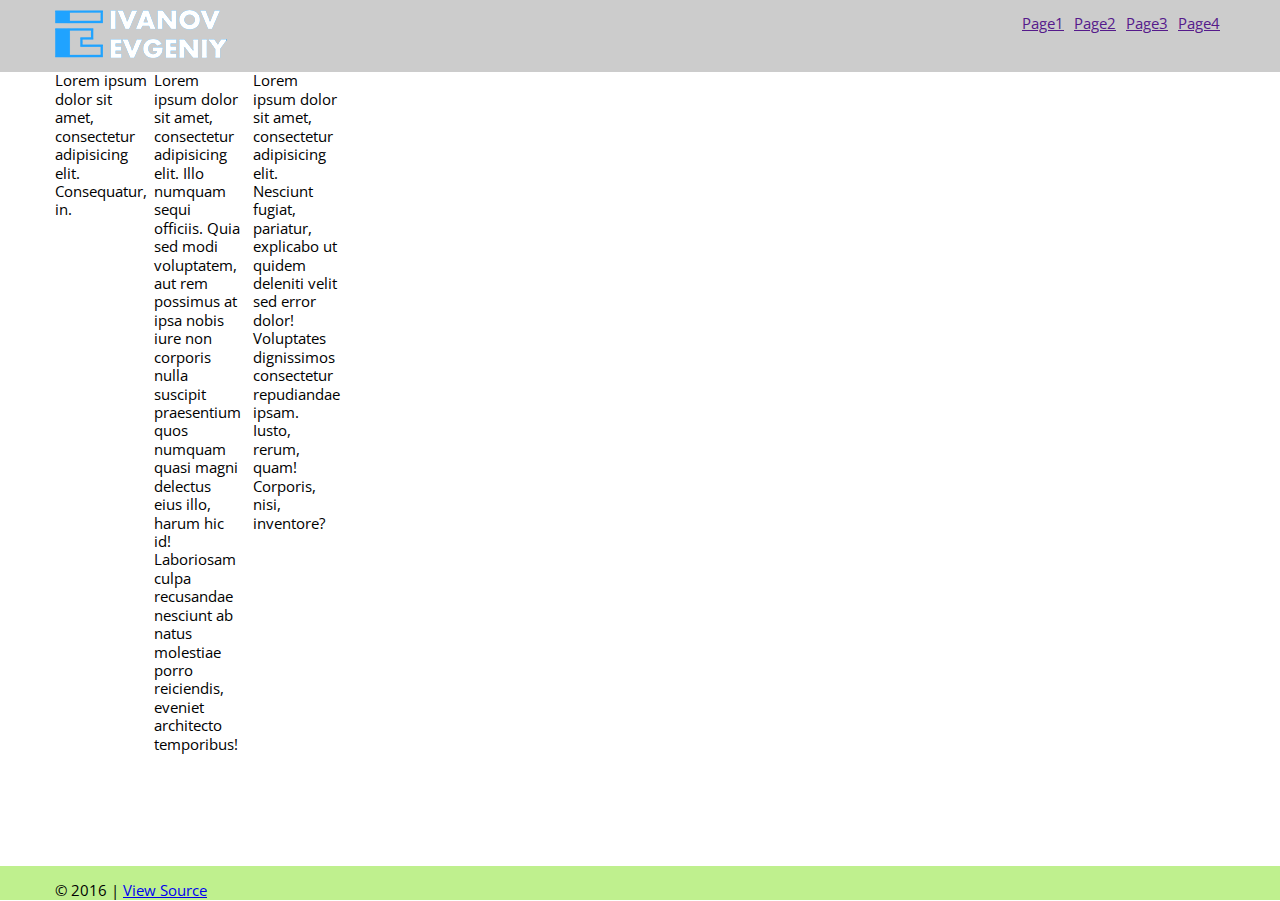
==== index.html @ 8dcc07ad "init project" ====
<!DOCTYPE html>
<html lang="en">
  <head>
    <meta charset="UTF-8"/>
    <meta name="viewport" content="width=device-width, initial-scale=1.0"/>
    <meta http-equiv="X-UA-Compatible" content="ie=edge"/>
    <title>Document</title>
    <link rel="stylesheet" type="text/css" href="css/style.css?0.1"/>
  </head>
  <body>
    <header class="header">
      <div class="header__content">
        <div class="header__left"><a class="logo" href="/"><img src="img/logo.png" alt="alt"/></a></div>
        <nav class="header__right">
          <ul class="navbar">
            <li class="navbar__item"><a class="navbar__link" href="">Page1</a></li>
            <li class="navbar__item"><a class="navbar__link" href="">Page2</a></li>
            <li class="navbar__item"><a class="navbar__link" href="">Page3</a></li>
            <li class="navbar__item"><a class="navbar__link" href="">Page4</a></li>
          </ul>
        </nav>
      </div>
    </header>
    <main class="main_content">
      <div class="container_center">
        <div class="grid">
          <div class="grid__item">Lorem ipsum dolor sit amet, consectetur adipisicing elit. Consequatur, in.</div>
          <div class="grid__item">Lorem ipsum dolor sit amet, consectetur adipisicing elit. Illo numquam sequi officiis. Quia sed modi voluptatem, aut rem possimus at ipsa nobis iure non corporis nulla suscipit praesentium quos numquam quasi magni delectus eius illo, harum hic id! Laboriosam culpa recusandae nesciunt ab natus molestiae porro reiciendis, eveniet architecto temporibus!</div>
          <div class="grid__item">Lorem ipsum dolor sit amet, consectetur adipisicing elit. Nesciunt fugiat, pariatur, explicabo ut quidem deleniti velit sed error dolor! Voluptates dignissimos consectetur repudiandae ipsam. Iusto, rerum, quam! Corporis, nisi, inventore?</div>
        </div>
      </div>
    </main>
    <footer class="footer">
      <div class="container_center">
        <p></p>&copy; 2016 |<i class="fa fa-github" aria-hidden="true">&nbsp;</i><a href="#">View Source</a>
      </div>
    </footer>
    <script src="js/jquery.js"></script>
    <script src="js/function.js?0.1"></script>
  </body>
</html>
---- css/style.css ----
@charset "UTF-8";
/*!
 *
 * Evgeniy Ivanov - 2018
 * busforward@gmail.com
 * Skype: ivanov_ea
 *
 */
@import url(https://fonts.googleapis.com/css?family=Open+Sans:400,300,600,700,900);
.header:after {
  content: "";
  display: table;
  clear: both;
}

@font-face {
  font-family: "ArialMT";
  font-style: normal;
  font-weight: normal;
  src: url("fonts/CenturyGothic.eot?") format("eot"), url("fonts/CenturyGothic.woff2") format("woff2"), url("fonts/CenturyGothic.woff") format("woff"), url("fonts/CenturyGothic.ttf") format("truetype"), url("fonts/CenturyGothic.svg#ArialMT") format("svg");
}
/* Global variables */
/* ======================================================================== */
/* Grid */
/* ======================================================================== */
/* Form */
/* ======================================================================== */
/* Breakpoints */
* {
  -webkit-box-sizing: border-box;
          box-sizing: border-box;
}
*:after, *:before {
  -webkit-box-sizing: border-box;
          box-sizing: border-box;
}

body,
html {
  height: 100%;
  position: relative;
  -webkit-box-sizing: content-box;
          box-sizing: content-box;
}

.wrapper {
  min-height: 100%;
}

/*! normalize.css v7.0.0 | MIT License | github.com/necolas/normalize.css */
/* Document
   ========================================================================== */
/**
 * 1. Correct the line height in all browsers.
 * 2. Prevent adjustments of font size after orientation changes in
 *    IE on Windows Phone and in iOS.
 */
html {
  -ms-text-size-adjust: 100%;
  /* 2 */
  -webkit-text-size-adjust: 100%;
  /* 2 */
}

/* Sections
   ========================================================================== */
/**
 * Remove the margin in all browsers (opinionated).
 */
body {
  margin: 0;
  font-size: 100%;
  font-family: "Open Sans";
  color: #000;
  line-height: 1.2;
}

/**
 * Add the correct display in IE 9-.
 */
article,
aside,
details,
figcaption,
figure,
footer,
header,
hgroup,
main,
nav,
section,
summary {
  display: block;
}

/**
 * Correct the font size and margin on `h1` elements within `section` and
 * `article` contexts in Chrome, Firefox, and Safari.
 */
h1 {
  font-size: 2em;
  margin: 0.67em 0;
}

/* Grouping content
   ========================================================================== */
/**
 * Add the correct display in IE 9-.
 * 1. Add the correct display in IE.
 */
figcaption,
figure,
main {
  /* 1 */
  display: block;
}

/**
 * Add the correct margin in IE 8.
 */
figure {
  margin: 1em 40px;
}

/**
 * 1. Add the correct box sizing in Firefox.
 * 2. Show the overflow in Edge and IE.
 */
hr {
  -webkit-box-sizing: content-box;
          box-sizing: content-box;
  /* 1 */
  height: 0;
  /* 1 */
  overflow: visible;
  /* 2 */
}

/**
 * 1. Correct the inheritance and scaling of font size in all browsers.
 * 2. Correct the odd `em` font sizing in all browsers.
 */
pre {
  font-family: monospace, monospace;
  /* 1 */
  font-size: 1em;
  /* 2 */
}

/* Text-level semantics
   ========================================================================== */
/**
 * 1. Remove the gray background on active links in IE 10.
 * 2. Remove gaps in links underline in iOS 8+ and Safari 8+.
 */
a {
  background-color: transparent;
  /* 1 */
  -webkit-text-decoration-skip: objects;
  /* 2 */
  -webkit-transition: all 0.3s;
  -o-transition: all 0.3s;
  transition: all 0.3s;
}
a:focus {
  outline: 0;
}

/**
 * 1. Remove the bottom border in Chrome 57- and Firefox 39-.
 * 2. Add the correct text decoration in Chrome, Edge, IE, Opera, and Safari.
 */
abbr[title] {
  border-bottom: none;
  /* 1 */
  text-decoration: underline;
  /* 2 */
  -webkit-text-decoration: underline dotted;
          text-decoration: underline dotted;
  /* 2 */
}

/**
 * Prevent the duplicate application of `bolder` by the next rule in Safari 6.
 */
b,
strong {
  font-weight: inherit;
}

/**
 * Add the correct font weight in Chrome, Edge, and Safari.
 */
b,
strong {
  font-weight: bolder;
}

/**
 * 1. Correct the inheritance and scaling of font size in all browsers.
 * 2. Correct the odd `em` font sizing in all browsers.
 */
code,
kbd,
samp {
  font-family: monospace, monospace;
  /* 1 */
  font-size: 1em;
  /* 2 */
}

/**
 * Add the correct font style in Android 4.3-.
 */
dfn {
  font-style: italic;
}

/**
 * Add the correct background and color in IE 9-.
 */
mark {
  background-color: #ff0;
  color: #000;
}

/**
 * Add the correct font size in all browsers.
 */
small {
  font-size: 80%;
}

/**
 * Prevent `sub` and `sup` elements from affecting the line height in
 * all browsers.
 */
sub,
sup {
  font-size: 75%;
  line-height: 0;
  position: relative;
  vertical-align: baseline;
}

sub {
  bottom: -0.25em;
}

sup {
  top: -0.5em;
}

/* Embedded content
   ========================================================================== */
/**
 * Add the correct display in IE 9-.
 */
audio,
video {
  display: inline-block;
}

/**
 * Add the correct display in iOS 4-7.
 */
audio:not([controls]) {
  display: none;
  height: 0;
}

/**
 * Remove the border on images inside links in IE 10-.
 */
img {
  border-style: none;
  max-width: 100%;
}

/**
 * Hide the overflow in IE.
 */
svg:not(:root) {
  overflow: hidden;
}

/* Forms
   ========================================================================== */
/**
 * 1. Change the font styles in all browsers (opinionated).
 * 2. Remove the margin in Firefox and Safari.
 */
button,
input,
optgroup,
select,
textarea {
  margin: 0;
  /* 2 */
}

/**
 * Show the overflow in IE.
 * 1. Show the overflow in Edge.
 */
button,
input {
  /* 1 */
  overflow: visible;
  outline: 0;
}

/**
 * Remove the inheritance of text transform in Edge, Firefox, and IE.
 * 1. Remove the inheritance of text transform in Firefox.
 */
button,
select {
  /* 1 */
  text-transform: none;
}

/**
 * 1. Prevent a WebKit bug where (2) destroys native `audio` and `video`
 *    controls in Android 4.
 * 2. Correct the inability to style clickable types in iOS and Safari.
 */
button, html [type=button],
[type=reset],
[type=submit] {
  -webkit-appearance: button;
  /* 2 */
}

/**
 * Remove the inner border and padding in Firefox.
 */
[type=button]::-moz-focus-inner,
[type=reset]::-moz-focus-inner,
[type=submit]::-moz-focus-inner,
button::-moz-focus-inner {
  border-style: none;
  padding: 0;
}

/**
 * Restore the focus styles unset by the previous rule.
 */
[type=button]:-moz-focusring,
[type=reset]:-moz-focusring,
[type=submit]:-moz-focusring,
button:-moz-focusring {
  outline: 1px dotted ButtonText;
}

/**
 * Correct the padding in Firefox.
 */
fieldset {
  padding: 0.35em 0.75em 0.625em;
}

/**
 * 1. Correct the text wrapping in Edge and IE.
 * 2. Correct the color inheritance from `fieldset` elements in IE.
 * 3. Remove the padding so developers are not caught out when they zero out
 *    `fieldset` elements in all browsers.
 */
legend {
  -webkit-box-sizing: border-box;
          box-sizing: border-box;
  /* 1 */
  color: inherit;
  /* 2 */
  display: table;
  /* 1 */
  max-width: 100%;
  /* 1 */
  padding: 0;
  /* 3 */
  white-space: normal;
  /* 1 */
}

/**
 * 1. Add the correct display in IE 9-.
 * 2. Add the correct vertical alignment in Chrome, Firefox, and Opera.
 */
progress {
  display: inline-block;
  /* 1 */
  vertical-align: baseline;
  /* 2 */
}

/**
 * Remove the default vertical scrollbar in IE.
 */
textarea {
  overflow: auto;
}

/**
 * 1. Add the correct box sizing in IE 10-.
 * 2. Remove the padding in IE 10-.
 */
[type=checkbox],
[type=radio] {
  -webkit-box-sizing: border-box;
          box-sizing: border-box;
  /* 1 */
  padding: 0;
  /* 2 */
}

/**
 * Correct the cursor style of increment and decrement buttons in Chrome.
 */
[type=number]::-webkit-inner-spin-button,
[type=number]::-webkit-outer-spin-button {
  height: auto;
}

/**
 * 1. Correct the odd appearance in Chrome and Safari.
 * 2. Correct the outline style in Safari.
 */
[type=search] {
  -webkit-appearance: textfield;
  /* 1 */
  outline-offset: -2px;
  /* 2 */
}

/**
 * Remove the inner padding and cancel buttons in Chrome and Safari on macOS.
 */
[type=search]::-webkit-search-cancel-button,
[type=search]::-webkit-search-decoration {
  -webkit-appearance: none;
}

/**
 * 1. Correct the inability to style clickable types in iOS and Safari.
 * 2. Change font properties to `inherit` in Safari.
 */
::-webkit-file-upload-button {
  -webkit-appearance: button;
  /* 1 */
  font: inherit;
  /* 2 */
}

/* Interactive
   ========================================================================== */
/*
 * Add the correct display in IE 9-.
 * 1. Add the correct display in Edge, IE, and Firefox.
 */
details,
menu {
  display: block;
}

/*
 * Add the correct display in all browsers.
 */
summary {
  display: list-item;
}

/* Scripting
   ========================================================================== */
/**
 * Add the correct display in IE 9-.
 */
canvas {
  display: inline-block;
}

/**
 * Add the correct display in IE.
 */
template {
  display: none;
}

/* Hidden
   ========================================================================== */
/**
 * Add the correct display in IE 10-.
 */
[hidden] {
  display: none;
}

body {
  display: -webkit-box;
  display: -ms-flexbox;
  display: flex;
  -webkit-box-orient: vertical;
  -webkit-box-direction: normal;
      -ms-flex-direction: column;
          flex-direction: column;
  font-size: calc(.034 * 100vw + 0px);
  height: auto;
  min-height: 100%;
}
@media (min-width: 768px) {
  body {
    font-size: calc(.012 * 100vw + 0px);
  }
}
@media (min-width: 1400px) {
  body {
    font-size: calc(.00838 * 100vw + 0px);
  }
}
@media (min-width: 1600px) {
  body {
    font-size: calc(.00838 * 100vw + 0px);
  }
}

.wrapper {
  font-size: 16px;
}

/* Middle
 ----------------------------------------------------------------------------- */
.main_content {
  -webkit-box-flex: 1;
      -ms-flex-positive: 1;
          flex-grow: 1;
}

.container_center {
  max-width: 1200px;
  padding: 0 15px;
  margin-left: auto;
  margin-right: auto;
}

/* Header
 ----------------------------------------------------------------------------- */
.header {
  background-color: #ccc;
  padding: 10px 0;
}
.header__content {
  max-width: 1200px;
  padding-left: 15px;
  padding-right: 15px;
  margin: auto;
  display: -webkit-box;
  display: -ms-flexbox;
  display: flex;
  -webkit-box-pack: justify;
      -ms-flex-pack: justify;
          justify-content: space-between;
}

.stiky {
  position: fixed;
  top: 0;
  left: 0;
  width: 100%;
}

/* Navbar
-------------------------------------------------------------------------------*/
.navbar {
  margin: 0;
  padding: 0;
  list-style: none;
  display: -webkit-box;
  display: -ms-flexbox;
  display: flex;
}
.navbar__item {
  margin: 5px;
}
@media (max-width: 767px) {
  .navbar__toggle {
    position: absolute;
    color: #00aed4;
    border-top: 0.2em solid;
    border-bottom: 0.2em solid;
    left: 1.3em;
    top: 1.3em;
    width: 2em;
    height: 1.5em;
    cursor: pointer;
    z-index: 51;
    -webkit-transition: border-color 0.3s;
    -o-transition: border-color 0.3s;
    transition: border-color 0.3s;
  }
  .navbar__toggle:after, .navbar__toggle:before {
    content: "";
    position: absolute;
    border-top: 0.2em solid;
    width: 100%;
    left: 0;
    top: 50%;
    margin-top: -0.1em;
    -webkit-transition: -webkit-transform 0.3s;
    transition: -webkit-transform 0.3s;
    -o-transition: transform 0.3s;
    transition: transform 0.3s;
    transition: transform 0.3s, -webkit-transform 0.3s;
  }
  .navbar__toggle.active {
    border-top-color: transparent;
    border-bottom-color: transparent;
  }
  .navbar__toggle.active:before {
    -webkit-transform: rotate(45deg);
        -ms-transform: rotate(45deg);
            transform: rotate(45deg);
  }
  .navbar__toggle.active:after {
    -webkit-transform: rotate(-45deg);
        -ms-transform: rotate(-45deg);
            transform: rotate(-45deg);
  }
}

@media (max-width: 767px) {
  .nav {
    position: fixed;
    left: -300px;
    top: 0;
    bottom: 0;
    background-color: #ffffff;
    width: 300px;
    z-index: 10;
    overflow: hidden;
    padding: 5em 1em 2em;
    -webkit-transition: left 0.3s;
    -o-transition: left 0.3s;
    transition: left 0.3s;
    -webkit-box-shadow: 0 0 1em rgba(0, 0, 0, 0.1);
            box-shadow: 0 0 1em rgba(0, 0, 0, 0.1);
  }
  .nav.open {
    left: 0;
  }
}
/* Footer
 ----------------------------------------------------------------------------- */
.footer {
  position: relative;
  background: #BFF08E;
}
.form__row {
  margin-bottom: 15px;
}
.form__row .btn,
.form__row input:not([type]),
.form__row input[type=datetime],
.form__row input[type=email],
.form__row input[type=number],
.form__row input[type=password],
.form__row input[type=search],
.form__row input[type=tel],
.form__row input[type=text],
.form__row input[type=url],
.form__row textarea {
  width: 100%;
}
.form__row textarea {
  max-width: 100%;
  max-width: 100%;
  min-height: 15px;
}
input:not([type]),
input[type=datetime],
input[type=email],
input[type=number],
input[type=password],
input[type=search],
input[type=tel],
input[type=text],
input[type=url],
textarea {
  background-color: #fff;
  border: 1px solid #ddd;
  padding: 6px 15px;
  outline: none;
  font-size: 16px;
  font-weight: 300;
  font-family: "Open Sans";
  border-radius: 5px;
  -webkit-transition: all 0.3s;
  -o-transition: all 0.3s;
  transition: all 0.3s;
}
input:not([type]):hover,
input[type=datetime]:hover,
input[type=email]:hover,
input[type=number]:hover,
input[type=password]:hover,
input[type=search]:hover,
input[type=tel]:hover,
input[type=text]:hover,
input[type=url]:hover,
textarea:hover {
  border: 1px solid #ddd;
  background-color: #fff;
}
input:not([type]):focus,
input[type=datetime]:focus,
input[type=email]:focus,
input[type=number]:focus,
input[type=password]:focus,
input[type=search]:focus,
input[type=tel]:focus,
input[type=text]:focus,
input[type=url]:focus,
textarea:focus {
  border: 1px solid #ddd;
  background-color: #fff;
}
input:not([type]).invalid,
input[type=datetime].invalid,
input[type=email].invalid,
input[type=number].invalid,
input[type=password].invalid,
input[type=search].invalid,
input[type=tel].invalid,
input[type=text].invalid,
input[type=url].invalid,
textarea.invalid {
  background-color: #fff0f0;
  border: 1px solid red;
}
input:not([type])::-webkit-input-placeholder,
input[type=datetime]::-webkit-input-placeholder,
input[type=email]::-webkit-input-placeholder,
input[type=number]::-webkit-input-placeholder,
input[type=password]::-webkit-input-placeholder,
input[type=search]::-webkit-input-placeholder,
input[type=tel]::-webkit-input-placeholder,
input[type=text]::-webkit-input-placeholder,
input[type=url]::-webkit-input-placeholder,
textarea::-webkit-input-placeholder {
  color: #ddd;
}
input:not([type]):-moz-placeholder,
input[type=datetime]:-moz-placeholder,
input[type=email]:-moz-placeholder,
input[type=number]:-moz-placeholder,
input[type=password]:-moz-placeholder,
input[type=search]:-moz-placeholder,
input[type=tel]:-moz-placeholder,
input[type=text]:-moz-placeholder,
input[type=url]:-moz-placeholder,
textarea:-moz-placeholder {
  color: #ddd;
}
input:not([type])::-moz-placeholder,
input[type=datetime]::-moz-placeholder,
input[type=email]::-moz-placeholder,
input[type=number]::-moz-placeholder,
input[type=password]::-moz-placeholder,
input[type=search]::-moz-placeholder,
input[type=tel]::-moz-placeholder,
input[type=text]::-moz-placeholder,
input[type=url]::-moz-placeholder,
textarea::-moz-placeholder {
  color: #ddd;
}
input:not([type]):-ms-input-placeholder,
input[type=datetime]:-ms-input-placeholder,
input[type=email]:-ms-input-placeholder,
input[type=number]:-ms-input-placeholder,
input[type=password]:-ms-input-placeholder,
input[type=search]:-ms-input-placeholder,
input[type=tel]:-ms-input-placeholder,
input[type=text]:-ms-input-placeholder,
input[type=url]:-ms-input-placeholder,
textarea:-ms-input-placeholder {
  color: #ddd;
}

input[type=search]::-webkit-search-cancel-button,
input[type=search]::-webkit-search-decoration {
  -webkit-appearance: none;
}

input[type=number]::-webkit-inner-spin-button,
input[type=number]::-webkit-outer-spin-button {
  height: auto;
}

input[type=checkbox],
input[type=radio] {
  padding: 0;
  display: inline-block;
  height: 14px;
  width: 14px;
  border: 1px solid #aaa;
  overflow: hidden;
  margin-top: -4px;
  vertical-align: middle;
  -webkit-appearance: none;
  outline: 0;
  background: 0 0;
  text-align: center;
  position: relative;
  -webkit-box-flex: 0;
      -ms-flex: none;
          flex: none;
}
input[type=checkbox]:not(:disabled), input[type=checkbox]:not(:disabled),
input[type=radio]:not(:disabled),
input[type=radio]:not(:disabled) {
  cursor: pointer;
}
input[type=checkbox]:before, input[type=checkbox]:before,
input[type=radio]:before,
input[type=radio]:before {
  display: block;
}
input[type=checkbox]:disabled, input[type=checkbox]:disabled,
input[type=radio]:disabled,
input[type=radio]:disabled {
  border-color: #ddd;
}

input[type=radio] {
  border-radius: 50%;
}
input[type=radio]:checked:before {
  content: "";
  width: 6px;
  height: 6px;
  top: 50%;
  left: 50%;
  margin-top: -3px;
  margin-left: -3px;
  display: block;
  position: absolute;
  border-radius: 50%;
  background: #000;
}
input[type=radio]:disabled:checked:before {
  background-color: #aaa;
}

input[type=checkbox]:checked:before, input[type=checkbox]:indeterminate:before {
  content: "✔";
  font-size: 12px;
  -webkit-font-smoothing: antialiased;
  text-align: center;
  line-height: 13px;
  color: #000;
}
input[type=checkbox]:indeterminate:before {
  content: "";
}
input[type=checkbox]:disabled:checked:before, input[type=checkbox]:disabled:indeterminate:before {
  color: #aaa;
}

.grid {
  margin-left: -20px;
  -webkit-box-sizing: content-box;
          box-sizing: content-box;
  margin-left: -20px;
  display: -webkit-box;
  display: -ms-flexbox;
  display: flex;
  -ms-flex-wrap: wrap;
      flex-wrap: wrap;
  margin-left: -20px;
  display: flex;
  flex-wrap: wrap;
  margin-left: -20px;
  display: flex;
  flex-wrap: wrap;
  margin-left: -20px;
  display: flex;
  flex-wrap: wrap;
  margin-left: -20px;
  display: flex;
  flex-wrap: wrap;
  margin-left: -20px;
  display: flex;
  flex-wrap: wrap;
  margin-left: -20px;
  display: flex;
  flex-wrap: wrap;
  margin-left: -20px;
  display: flex;
  flex-wrap: wrap;
  margin-left: -20px;
  display: flex;
  flex-wrap: wrap;
  margin-left: -20px;
  display: flex;
  flex-wrap: wrap;
  margin-left: -20px;
  display: flex;
  flex-wrap: wrap;
  margin-left: -20px;
  display: flex;
  flex-wrap: wrap;
}
html[data-browser*=flexible] .grid {
  display: -webkit-box;
  display: -ms-flexbox;
  display: flex;
  -ms-flex-wrap: wrap;
      flex-wrap: wrap;
}
html[data-browser*=flexible] .grid > div {
  display: block;
  min-height: 1px;
  -webkit-box-flex: 0;
      -ms-flex: none;
          flex: none;
}
html[data-browser*=not-flex] .grid {
  display: block;
  font-size: 0;
  line-height: 0;
  letter-spacing: -1px;
}
html[data-browser*=not-flex] .grid > div {
  min-height: 1px;
  display: inline-block;
  vertical-align: top;
  letter-spacing: normal;
  line-height: 1.2;
  font-size: 16px;
}
html[data-browser*=flexible] .grid {
  -webkit-box-orient: horizontal;
  -webkit-box-direction: normal;
      -ms-flex-flow: row wrap;
          flex-flow: row wrap;
}
html[data-browser*=flexible] .grid_nowrap {
  -webkit-box-orient: horizontal;
  -webkit-box-direction: normal;
      -ms-flex-flow: row nowrap;
          flex-flow: row nowrap;
}
.grid > div {
  padding-left: 20px;
  margin-bottom: 20px;
}
.grid > div.width_1 {
  width: 50%;
}
.grid > div.width_2 {
  width: 50%;
}
.grid > div.width_3 {
  width: 33.3%;
}
.grid > div.width_4 {
  width: 25%;
}
.grid > div.width_5 {
  width: 20%;
}
.grid > div.width_2_3 {
  width: 66%;
}
.grid > div.width_3_4 {
  width: 75%;
}
.grid > a,
.grid > div {
  display: -webkit-box;
  display: -ms-flexbox;
  display: flex;
  padding-left: 20px;
  width: 100%;
}
.grid > a,
.grid > div {
  display: -webkit-box;
  display: -ms-flexbox;
  display: flex;
  padding-left: 20px;
  width: 50%;
}
.grid > a,
.grid > div {
  display: -webkit-box;
  display: -ms-flexbox;
  display: flex;
  padding-left: 20px;
  width: 33.3333333333%;
}
.grid > a,
.grid > div {
  display: -webkit-box;
  display: -ms-flexbox;
  display: flex;
  padding-left: 20px;
  width: 25%;
}
.grid > a,
.grid > div {
  display: -webkit-box;
  display: -ms-flexbox;
  display: flex;
  padding-left: 20px;
  width: 20%;
}
.grid > a,
.grid > div {
  display: -webkit-box;
  display: -ms-flexbox;
  display: flex;
  padding-left: 20px;
  width: 16.6666666667%;
}
.grid > a,
.grid > div {
  display: -webkit-box;
  display: -ms-flexbox;
  display: flex;
  padding-left: 20px;
  width: 14.2857142857%;
}
.grid > a,
.grid > div {
  display: -webkit-box;
  display: -ms-flexbox;
  display: flex;
  padding-left: 20px;
  width: 12.5%;
}
.grid > a,
.grid > div {
  display: -webkit-box;
  display: -ms-flexbox;
  display: flex;
  padding-left: 20px;
  width: 11.1111111111%;
}
.grid > a,
.grid > div {
  display: -webkit-box;
  display: -ms-flexbox;
  display: flex;
  padding-left: 20px;
  width: 10%;
}
.grid > a,
.grid > div {
  display: -webkit-box;
  display: -ms-flexbox;
  display: flex;
  padding-left: 20px;
  width: 9.0909090909%;
}
.grid > a,
.grid > div {
  display: -webkit-box;
  display: -ms-flexbox;
  display: flex;
  padding-left: 20px;
  width: 8.3333333333%;
}

[data-grid-match] .grid__item {
  background-color: #eee;
}

@media (max-width: 991px) {
  .grid__4 > div {
    width: 50%;
  }
}
.soc {
  float: left;
}
.soc a {
  display: inline-block;
  width: 30px;
  height: 30px;
  border-radius: 50%;
  background-color: #000;
  text-align: center;
  text-decoration: none;
  -webkit-transition: all 0.3ss;
  -o-transition: all 0.3ss;
  transition: all 0.3ss;
}
.soc a:hover {
  opacity: 0.8;
}
.soc a:before {
  content: "soc";
  color: #fff;
  text-decoration: none;
}

.breadcrumb {
  margin: 15px 0;
  padding: 0;
}
.breadcrumb li {
  display: inline-block;
  vertical-align: baseline;
}
.breadcrumb li:not(:first-child):before {
  content: "/";
  display: inline-block;
}
.breadcrumb li:last-child a {
  cursor: default;
  text-decoration: none;
}
.breadcrumb li a {
  font-size: 12px;
}

.pagination {
  margin: 25px 0;
  padding: 0;
}
.pagination li {
  display: inline-block;
}
.pagination li a {
  display: block;
  text-align: center;
}
.pagination li.prev a:before {
  content: "<";
}
.pagination li.next a:before {
  content: ">";
}

.btn {
  color: #000;
  font-family: "Open Sans";
  font-size: 16px;
  font-weight: 300;
  padding: 5px 15px 7px;
  border: none;
  outline: none;
  text-decoration: none;
  display: inline-block;
  background-color: #ddd;
  text-align: center;
  max-width: 100%;
  cursor: pointer;
  border-radius: 5px;
  -webkit-transition: all 0.3s;
  -o-transition: all 0.3s;
  transition: all 0.3s;
  text-decoration: none;
}
.btn:hover {
  background-color: #fff;
  color: #000;
  text-decoration: none;
}
.btn:focus, .btn:active {
  background-color: rgba(255, 255, 255, 0.8);
  color: #000;
}
.btn_primary {
  background-color: #7b8287;
  border-color: #7b8287;
  color: #ffffff;
}
.btn_primary:hover {
  background-color: #6a7074;
  color: #ffffff;
}
.btn_primary:focus, .btn_primary:active {
  background-color: #63686c;
  color: #ffffff;
}
.btn_success {
  background-color: #36a566;
  border-color: #36a566;
  color: #ffffff;
}
.btn_success:hover {
  background-color: #2d8a55;
  color: #ffffff;
}
.btn_success:focus, .btn_success:active {
  background-color: #297f4e;
  color: #ffffff;
}
.btn_info {
  background-color: #03a9f4;
  border-color: #03a9f4;
  color: #ffffff;
}
.btn_info:hover {
  background-color: #0391d1;
  color: #ffffff;
}
.btn_info:focus, .btn_info:active {
  background-color: #0286c2;
  color: #ffffff;
}
.btn_warning {
  background-color: #fca33e;
  border-color: #fca33e;
  color: #ffffff;
}
.btn_warning:hover {
  background-color: #fb921b;
  color: #ffffff;
}
.btn_warning:focus, .btn_warning:active {
  background-color: #fb8b0c;
  color: #ffffff;
}
.btn_danger {
  background-color: #ff1a1a;
  border-color: #ff1a1a;
  color: #ffffff;
}
.btn_danger:hover {
  background-color: #f50000;
  color: #ffffff;
}
.btn_danger:focus, .btn_danger:active {
  background-color: #e60000;
  color: #ffffff;
}

.video__wrapper {
  position: relative;
  overflow: hidden;
  padding-bottom: 56.4%;
  background-repeat: no-repeat;
  background-position: center;
  background-size: cover;
}
.video__wrapper .video__prev,
.video__wrapper iframe {
  position: absolute;
  top: 0;
  left: 0;
  width: 100%;
  height: 100%;
}
.video__prev {
  position: absolute;
  display: block;
  top: 0;
  left: 0;
  width: 100%;
  height: 100%;
}
.video__play {
  position: absolute;
  top: 50%;
  left: 50%;
  width: 7.2em;
  height: 7.2em;
  margin-top: -3.6em;
  margin-left: -3.6em;
  border-radius: 50%;
  cursor: pointer;
}
/*# sourceMappingURL=style.css.map */
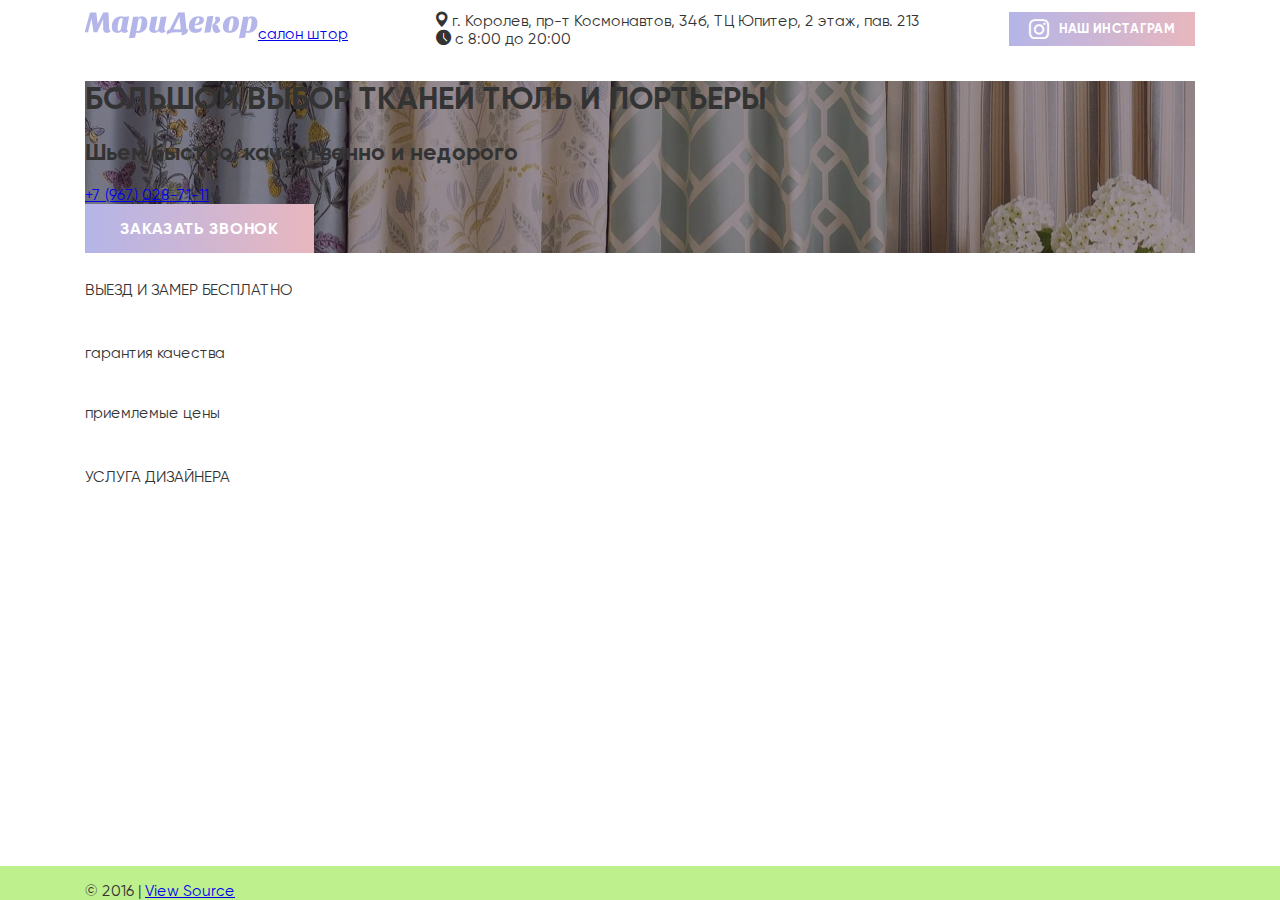
==== commit 4c290c9d: "Заготовка" ====
--- a/index.html
+++ b/index.html
@@ -10,24 +10,49 @@
   <body>
     <header class="header">
       <div class="header__content">
-        <div class="header__left"><a class="logo" href="/"><img src="img/logo.png" alt="alt"/></a></div>
-        <nav class="header__right">
-          <ul class="navbar">
-            <li class="navbar__item"><a class="navbar__link" href="">Page1</a></li>
-            <li class="navbar__item"><a class="navbar__link" href="">Page2</a></li>
-            <li class="navbar__item"><a class="navbar__link" href="">Page3</a></li>
-            <li class="navbar__item"><a class="navbar__link" href="">Page4</a></li>
-          </ul>
-        </nav>
+        <div class="header__left"><a class="logo" href="/"><img src="img/logo.png" alt="alt"/><span class="logo__text">салон штор</span></a></div>
+        <div class="header__info">
+          <div class="header__address"><i class="icon_marker"></i> г. Королев, пр-т Космонавтов, 34б, ТЦ Юпитер, 2 этаж, пав. 213</div>
+          <div class="header__time"><i class="icon_clock"></i> с 8:00 до 20:00</div>
+        </div>
+        <div class="header__action"><a class="btn" href="#"><i class="icon_insta"> </i>наш инстаграм</a></div>
       </div>
     </header>
     <main class="main_content">
       <div class="container_center">
-        <div class="grid">
-          <div class="grid__item">Lorem ipsum dolor sit amet, consectetur adipisicing elit. Consequatur, in.</div>
-          <div class="grid__item">Lorem ipsum dolor sit amet, consectetur adipisicing elit. Illo numquam sequi officiis. Quia sed modi voluptatem, aut rem possimus at ipsa nobis iure non corporis nulla suscipit praesentium quos numquam quasi magni delectus eius illo, harum hic id! Laboriosam culpa recusandae nesciunt ab natus molestiae porro reiciendis, eveniet architecto temporibus!</div>
-          <div class="grid__item">Lorem ipsum dolor sit amet, consectetur adipisicing elit. Nesciunt fugiat, pariatur, explicabo ut quidem deleniti velit sed error dolor! Voluptates dignissimos consectetur repudiandae ipsam. Iusto, rerum, quam! Corporis, nisi, inventore?</div>
-        </div>
+        <!-- begin home-->
+        <section class="home section" id="home">
+          <div class="home__content" style="background-image: url(img/shutterstock_793058929_1.jpg)">
+            <h1 class="home__title">БОЛЬШОЙ ВЫБОР ТКАНЕЙ ТЮЛЬ И ПОРТЬЕРЫ</h1>
+            <h2 class="home__subtitle">Шьем быстро, качественно и недорого</h2><a class="home__tel" href="tel: +7 (967) 028-71-11">+7 (967) 028-71-11</a>
+            <div class="home__action">
+              <button class="btn" type="button">ЗАКАЗАТЬ ЗВОНОК</button>
+            </div>
+          </div>
+          <!-- begin advantages-->
+          <div class="advantages">
+            <div class="advantages__content">
+              <div class="advantages__item">
+                <div class="advantages__img"><img src="img/car.svg" alt="ВЫЕЗД И ЗАМЕР БЕСПЛАТНО"/></div>
+                <div class="advantages__text">ВЫЕЗД И ЗАМЕР БЕСПЛАТНО</div>
+              </div>
+              <div class="advantages__item">
+                <div class="advantages__img"><img src="img/warant.svg" alt="гарантия качества"/></div>
+                <div class="advantages__text">гарантия качества</div>
+              </div>
+              <div class="advantages__item">
+                <div class="advantages__img"><img src="img/price.svg" alt="приемлемые цены"/></div>
+                <div class="advantages__text">приемлемые цены</div>
+              </div>
+              <div class="advantages__item">
+                <div class="advantages__img"><img src="img/design.svg" alt="УСЛУГА ДИЗАЙНЕРА"/></div>
+                <div class="advantages__text">УСЛУГА ДИЗАЙНЕРА</div>
+              </div>
+            </div>
+          </div>
+          <!-- end advantages-->
+        </section>
+        <!-- end home-->
       </div>
     </main>
     <footer class="footer">
@@ -36,6 +61,7 @@
       </div>
     </footer>
     <script src="js/jquery.js"></script>
+    <script src="js/slick.min.js"></script>
     <script src="js/function.js?0.1"></script>
   </body>
 </html>--- a/css/style.css
+++ b/css/style.css
@@ -5,1270 +5,7 @@
  * busforward@gmail.com
  * Skype: ivanov_ea
  *
- */
-@import url(https://fonts.googleapis.com/css?family=Open+Sans:400,300,600,700,900);
-.header:after {
-  content: "";
-  display: table;
-  clear: both;
-}
+ */@import url("https://fonts.googleapis.com/css2?family=Playfair+Display&display=swap");@font-face{font-family:"Sansita One";src:url("../fonts/SansitaOne.eot");src:url("../fonts/SansitaOne.eot?#iefix") format("embedded-opentype"),url("../fonts/SansitaOne.woff2") format("woff2"),url("../fonts/SansitaOne.woff") format("woff"),url("../fonts/SansitaOne.ttf") format("truetype");font-weight:normal;font-style:normal;font-display:swap}@font-face{font-family:"Gilroy";src:url("../fonts/Gilroy-Bold.eot");src:url("../fonts/Gilroy-Bold.eot?#iefix") format("embedded-opentype"),url("../fonts/Gilroy-Bold.woff2") format("woff2"),url("../fonts/Gilroy-Bold.woff") format("woff"),url("../fonts/Gilroy-Bold.ttf") format("truetype");font-weight:bold;font-style:normal;font-display:swap}@font-face{font-family:"Gilroy";src:url("../fonts/Gilroy-Medium.eot");src:url("../fonts/Gilroy-Medium.eot?#iefix") format("embedded-opentype"),url("../fonts/Gilroy-Medium.woff2") format("woff2"),url("../fonts/Gilroy-Medium.woff") format("woff"),url("../fonts/Gilroy-Medium.ttf") format("truetype");font-weight:500;font-style:normal;font-display:swap}@font-face{font-family:"Gilroy";src:url("../fonts/Gilroy-Regular.eot");src:url("../fonts/Gilroy-Regular.eot?#iefix") format("embedded-opentype"),url("../fonts/Gilroy-Regular.woff2") format("woff2"),url("../fonts/Gilroy-Regular.woff") format("woff"),url("../fonts/Gilroy-Regular.ttf") format("truetype");font-weight:normal;font-style:normal;font-display:swap}@font-face{font-family:"maridecor";src:url("../fonts/maridecor/fonts/maridecor.ttf?cxh299") format("truetype"),url("../fonts/maridecor/fonts/maridecor.woff?cxh299") format("woff"),url("../fonts/maridecor/fonts/maridecor.svg?cxh299#maridecor") format("svg");font-weight:normal;font-style:normal;font-display:block}[class*=" icon_"],[class^=icon_]{font-family:"maridecor"!important;speak:never;font-style:normal;font-weight:normal;font-variant:normal;text-transform:none;line-height:1;-webkit-font-smoothing:antialiased;-moz-osx-font-smoothing:grayscale}.icon_insta:before{content:""}.icon_arrow-left:before{content:""}.icon_arrow-right:before{content:""}.icon_check:before{content:""}.icon_clock:before{content:""}.icon_marker:before{content:""}.icon_phone:before{content:""}*{box-sizing:border-box}:after,:before{box-sizing:border-box}body,html{height:100%;position:relative;box-sizing:content-box}.wrapper{min-height:100%}
 
-@font-face {
-  font-family: "ArialMT";
-  font-style: normal;
-  font-weight: normal;
-  src: url("fonts/CenturyGothic.eot?") format("eot"), url("fonts/CenturyGothic.woff2") format("woff2"), url("fonts/CenturyGothic.woff") format("woff"), url("fonts/CenturyGothic.ttf") format("truetype"), url("fonts/CenturyGothic.svg#ArialMT") format("svg");
-}
-/* Global variables */
-/* ======================================================================== */
-/* Grid */
-/* ======================================================================== */
-/* Form */
-/* ======================================================================== */
-/* Breakpoints */
-* {
-  -webkit-box-sizing: border-box;
-          box-sizing: border-box;
-}
-*:after, *:before {
-  -webkit-box-sizing: border-box;
-          box-sizing: border-box;
-}
-
-body,
-html {
-  height: 100%;
-  position: relative;
-  -webkit-box-sizing: content-box;
-          box-sizing: content-box;
-}
-
-.wrapper {
-  min-height: 100%;
-}
-
-/*! normalize.css v7.0.0 | MIT License | github.com/necolas/normalize.css */
-/* Document
-   ========================================================================== */
-/**
- * 1. Correct the line height in all browsers.
- * 2. Prevent adjustments of font size after orientation changes in
- *    IE on Windows Phone and in iOS.
- */
-html {
-  -ms-text-size-adjust: 100%;
-  /* 2 */
-  -webkit-text-size-adjust: 100%;
-  /* 2 */
-}
-
-/* Sections
-   ========================================================================== */
-/**
- * Remove the margin in all browsers (opinionated).
- */
-body {
-  margin: 0;
-  font-size: 100%;
-  font-family: "Open Sans";
-  color: #000;
-  line-height: 1.2;
-}
-
-/**
- * Add the correct display in IE 9-.
- */
-article,
-aside,
-details,
-figcaption,
-figure,
-footer,
-header,
-hgroup,
-main,
-nav,
-section,
-summary {
-  display: block;
-}
-
-/**
- * Correct the font size and margin on `h1` elements within `section` and
- * `article` contexts in Chrome, Firefox, and Safari.
- */
-h1 {
-  font-size: 2em;
-  margin: 0.67em 0;
-}
-
-/* Grouping content
-   ========================================================================== */
-/**
- * Add the correct display in IE 9-.
- * 1. Add the correct display in IE.
- */
-figcaption,
-figure,
-main {
-  /* 1 */
-  display: block;
-}
-
-/**
- * Add the correct margin in IE 8.
- */
-figure {
-  margin: 1em 40px;
-}
-
-/**
- * 1. Add the correct box sizing in Firefox.
- * 2. Show the overflow in Edge and IE.
- */
-hr {
-  -webkit-box-sizing: content-box;
-          box-sizing: content-box;
-  /* 1 */
-  height: 0;
-  /* 1 */
-  overflow: visible;
-  /* 2 */
-}
-
-/**
- * 1. Correct the inheritance and scaling of font size in all browsers.
- * 2. Correct the odd `em` font sizing in all browsers.
- */
-pre {
-  font-family: monospace, monospace;
-  /* 1 */
-  font-size: 1em;
-  /* 2 */
-}
-
-/* Text-level semantics
-   ========================================================================== */
-/**
- * 1. Remove the gray background on active links in IE 10.
- * 2. Remove gaps in links underline in iOS 8+ and Safari 8+.
- */
-a {
-  background-color: transparent;
-  /* 1 */
-  -webkit-text-decoration-skip: objects;
-  /* 2 */
-  -webkit-transition: all 0.3s;
-  -o-transition: all 0.3s;
-  transition: all 0.3s;
-}
-a:focus {
-  outline: 0;
-}
-
-/**
- * 1. Remove the bottom border in Chrome 57- and Firefox 39-.
- * 2. Add the correct text decoration in Chrome, Edge, IE, Opera, and Safari.
- */
-abbr[title] {
-  border-bottom: none;
-  /* 1 */
-  text-decoration: underline;
-  /* 2 */
-  -webkit-text-decoration: underline dotted;
-          text-decoration: underline dotted;
-  /* 2 */
-}
-
-/**
- * Prevent the duplicate application of `bolder` by the next rule in Safari 6.
- */
-b,
-strong {
-  font-weight: inherit;
-}
-
-/**
- * Add the correct font weight in Chrome, Edge, and Safari.
- */
-b,
-strong {
-  font-weight: bolder;
-}
-
-/**
- * 1. Correct the inheritance and scaling of font size in all browsers.
- * 2. Correct the odd `em` font sizing in all browsers.
- */
-code,
-kbd,
-samp {
-  font-family: monospace, monospace;
-  /* 1 */
-  font-size: 1em;
-  /* 2 */
-}
-
-/**
- * Add the correct font style in Android 4.3-.
- */
-dfn {
-  font-style: italic;
-}
-
-/**
- * Add the correct background and color in IE 9-.
- */
-mark {
-  background-color: #ff0;
-  color: #000;
-}
-
-/**
- * Add the correct font size in all browsers.
- */
-small {
-  font-size: 80%;
-}
-
-/**
- * Prevent `sub` and `sup` elements from affecting the line height in
- * all browsers.
- */
-sub,
-sup {
-  font-size: 75%;
-  line-height: 0;
-  position: relative;
-  vertical-align: baseline;
-}
-
-sub {
-  bottom: -0.25em;
-}
-
-sup {
-  top: -0.5em;
-}
-
-/* Embedded content
-   ========================================================================== */
-/**
- * Add the correct display in IE 9-.
- */
-audio,
-video {
-  display: inline-block;
-}
-
-/**
- * Add the correct display in iOS 4-7.
- */
-audio:not([controls]) {
-  display: none;
-  height: 0;
-}
-
-/**
- * Remove the border on images inside links in IE 10-.
- */
-img {
-  border-style: none;
-  max-width: 100%;
-}
-
-/**
- * Hide the overflow in IE.
- */
-svg:not(:root) {
-  overflow: hidden;
-}
-
-/* Forms
-   ========================================================================== */
-/**
- * 1. Change the font styles in all browsers (opinionated).
- * 2. Remove the margin in Firefox and Safari.
- */
-button,
-input,
-optgroup,
-select,
-textarea {
-  margin: 0;
-  /* 2 */
-}
-
-/**
- * Show the overflow in IE.
- * 1. Show the overflow in Edge.
- */
-button,
-input {
-  /* 1 */
-  overflow: visible;
-  outline: 0;
-}
-
-/**
- * Remove the inheritance of text transform in Edge, Firefox, and IE.
- * 1. Remove the inheritance of text transform in Firefox.
- */
-button,
-select {
-  /* 1 */
-  text-transform: none;
-}
-
-/**
- * 1. Prevent a WebKit bug where (2) destroys native `audio` and `video`
- *    controls in Android 4.
- * 2. Correct the inability to style clickable types in iOS and Safari.
- */
-button, html [type=button],
-[type=reset],
-[type=submit] {
-  -webkit-appearance: button;
-  /* 2 */
-}
-
-/**
- * Remove the inner border and padding in Firefox.
- */
-[type=button]::-moz-focus-inner,
-[type=reset]::-moz-focus-inner,
-[type=submit]::-moz-focus-inner,
-button::-moz-focus-inner {
-  border-style: none;
-  padding: 0;
-}
-
-/**
- * Restore the focus styles unset by the previous rule.
- */
-[type=button]:-moz-focusring,
-[type=reset]:-moz-focusring,
-[type=submit]:-moz-focusring,
-button:-moz-focusring {
-  outline: 1px dotted ButtonText;
-}
-
-/**
- * Correct the padding in Firefox.
- */
-fieldset {
-  padding: 0.35em 0.75em 0.625em;
-}
-
-/**
- * 1. Correct the text wrapping in Edge and IE.
- * 2. Correct the color inheritance from `fieldset` elements in IE.
- * 3. Remove the padding so developers are not caught out when they zero out
- *    `fieldset` elements in all browsers.
- */
-legend {
-  -webkit-box-sizing: border-box;
-          box-sizing: border-box;
-  /* 1 */
-  color: inherit;
-  /* 2 */
-  display: table;
-  /* 1 */
-  max-width: 100%;
-  /* 1 */
-  padding: 0;
-  /* 3 */
-  white-space: normal;
-  /* 1 */
-}
-
-/**
- * 1. Add the correct display in IE 9-.
- * 2. Add the correct vertical alignment in Chrome, Firefox, and Opera.
- */
-progress {
-  display: inline-block;
-  /* 1 */
-  vertical-align: baseline;
-  /* 2 */
-}
-
-/**
- * Remove the default vertical scrollbar in IE.
- */
-textarea {
-  overflow: auto;
-}
-
-/**
- * 1. Add the correct box sizing in IE 10-.
- * 2. Remove the padding in IE 10-.
- */
-[type=checkbox],
-[type=radio] {
-  -webkit-box-sizing: border-box;
-          box-sizing: border-box;
-  /* 1 */
-  padding: 0;
-  /* 2 */
-}
-
-/**
- * Correct the cursor style of increment and decrement buttons in Chrome.
- */
-[type=number]::-webkit-inner-spin-button,
-[type=number]::-webkit-outer-spin-button {
-  height: auto;
-}
-
-/**
- * 1. Correct the odd appearance in Chrome and Safari.
- * 2. Correct the outline style in Safari.
- */
-[type=search] {
-  -webkit-appearance: textfield;
-  /* 1 */
-  outline-offset: -2px;
-  /* 2 */
-}
-
-/**
- * Remove the inner padding and cancel buttons in Chrome and Safari on macOS.
- */
-[type=search]::-webkit-search-cancel-button,
-[type=search]::-webkit-search-decoration {
-  -webkit-appearance: none;
-}
-
-/**
- * 1. Correct the inability to style clickable types in iOS and Safari.
- * 2. Change font properties to `inherit` in Safari.
- */
-::-webkit-file-upload-button {
-  -webkit-appearance: button;
-  /* 1 */
-  font: inherit;
-  /* 2 */
-}
-
-/* Interactive
-   ========================================================================== */
-/*
- * Add the correct display in IE 9-.
- * 1. Add the correct display in Edge, IE, and Firefox.
- */
-details,
-menu {
-  display: block;
-}
-
-/*
- * Add the correct display in all browsers.
- */
-summary {
-  display: list-item;
-}
-
-/* Scripting
-   ========================================================================== */
-/**
- * Add the correct display in IE 9-.
- */
-canvas {
-  display: inline-block;
-}
-
-/**
- * Add the correct display in IE.
- */
-template {
-  display: none;
-}
-
-/* Hidden
-   ========================================================================== */
-/**
- * Add the correct display in IE 10-.
- */
-[hidden] {
-  display: none;
-}
-
-body {
-  display: -webkit-box;
-  display: -ms-flexbox;
-  display: flex;
-  -webkit-box-orient: vertical;
-  -webkit-box-direction: normal;
-      -ms-flex-direction: column;
-          flex-direction: column;
-  font-size: calc(.034 * 100vw + 0px);
-  height: auto;
-  min-height: 100%;
-}
-@media (min-width: 768px) {
-  body {
-    font-size: calc(.012 * 100vw + 0px);
-  }
-}
-@media (min-width: 1400px) {
-  body {
-    font-size: calc(.00838 * 100vw + 0px);
-  }
-}
-@media (min-width: 1600px) {
-  body {
-    font-size: calc(.00838 * 100vw + 0px);
-  }
-}
-
-.wrapper {
-  font-size: 16px;
-}
-
-/* Middle
- ----------------------------------------------------------------------------- */
-.main_content {
-  -webkit-box-flex: 1;
-      -ms-flex-positive: 1;
-          flex-grow: 1;
-}
-
-.container_center {
-  max-width: 1200px;
-  padding: 0 15px;
-  margin-left: auto;
-  margin-right: auto;
-}
-
-/* Header
- ----------------------------------------------------------------------------- */
-.header {
-  background-color: #ccc;
-  padding: 10px 0;
-}
-.header__content {
-  max-width: 1200px;
-  padding-left: 15px;
-  padding-right: 15px;
-  margin: auto;
-  display: -webkit-box;
-  display: -ms-flexbox;
-  display: flex;
-  -webkit-box-pack: justify;
-      -ms-flex-pack: justify;
-          justify-content: space-between;
-}
-
-.stiky {
-  position: fixed;
-  top: 0;
-  left: 0;
-  width: 100%;
-}
-
-/* Navbar
--------------------------------------------------------------------------------*/
-.navbar {
-  margin: 0;
-  padding: 0;
-  list-style: none;
-  display: -webkit-box;
-  display: -ms-flexbox;
-  display: flex;
-}
-.navbar__item {
-  margin: 5px;
-}
-@media (max-width: 767px) {
-  .navbar__toggle {
-    position: absolute;
-    color: #00aed4;
-    border-top: 0.2em solid;
-    border-bottom: 0.2em solid;
-    left: 1.3em;
-    top: 1.3em;
-    width: 2em;
-    height: 1.5em;
-    cursor: pointer;
-    z-index: 51;
-    -webkit-transition: border-color 0.3s;
-    -o-transition: border-color 0.3s;
-    transition: border-color 0.3s;
-  }
-  .navbar__toggle:after, .navbar__toggle:before {
-    content: "";
-    position: absolute;
-    border-top: 0.2em solid;
-    width: 100%;
-    left: 0;
-    top: 50%;
-    margin-top: -0.1em;
-    -webkit-transition: -webkit-transform 0.3s;
-    transition: -webkit-transform 0.3s;
-    -o-transition: transform 0.3s;
-    transition: transform 0.3s;
-    transition: transform 0.3s, -webkit-transform 0.3s;
-  }
-  .navbar__toggle.active {
-    border-top-color: transparent;
-    border-bottom-color: transparent;
-  }
-  .navbar__toggle.active:before {
-    -webkit-transform: rotate(45deg);
-        -ms-transform: rotate(45deg);
-            transform: rotate(45deg);
-  }
-  .navbar__toggle.active:after {
-    -webkit-transform: rotate(-45deg);
-        -ms-transform: rotate(-45deg);
-            transform: rotate(-45deg);
-  }
-}
-
-@media (max-width: 767px) {
-  .nav {
-    position: fixed;
-    left: -300px;
-    top: 0;
-    bottom: 0;
-    background-color: #ffffff;
-    width: 300px;
-    z-index: 10;
-    overflow: hidden;
-    padding: 5em 1em 2em;
-    -webkit-transition: left 0.3s;
-    -o-transition: left 0.3s;
-    transition: left 0.3s;
-    -webkit-box-shadow: 0 0 1em rgba(0, 0, 0, 0.1);
-            box-shadow: 0 0 1em rgba(0, 0, 0, 0.1);
-  }
-  .nav.open {
-    left: 0;
-  }
-}
-/* Footer
- ----------------------------------------------------------------------------- */
-.footer {
-  position: relative;
-  background: #BFF08E;
-}
-.form__row {
-  margin-bottom: 15px;
-}
-.form__row .btn,
-.form__row input:not([type]),
-.form__row input[type=datetime],
-.form__row input[type=email],
-.form__row input[type=number],
-.form__row input[type=password],
-.form__row input[type=search],
-.form__row input[type=tel],
-.form__row input[type=text],
-.form__row input[type=url],
-.form__row textarea {
-  width: 100%;
-}
-.form__row textarea {
-  max-width: 100%;
-  max-width: 100%;
-  min-height: 15px;
-}
-input:not([type]),
-input[type=datetime],
-input[type=email],
-input[type=number],
-input[type=password],
-input[type=search],
-input[type=tel],
-input[type=text],
-input[type=url],
-textarea {
-  background-color: #fff;
-  border: 1px solid #ddd;
-  padding: 6px 15px;
-  outline: none;
-  font-size: 16px;
-  font-weight: 300;
-  font-family: "Open Sans";
-  border-radius: 5px;
-  -webkit-transition: all 0.3s;
-  -o-transition: all 0.3s;
-  transition: all 0.3s;
-}
-input:not([type]):hover,
-input[type=datetime]:hover,
-input[type=email]:hover,
-input[type=number]:hover,
-input[type=password]:hover,
-input[type=search]:hover,
-input[type=tel]:hover,
-input[type=text]:hover,
-input[type=url]:hover,
-textarea:hover {
-  border: 1px solid #ddd;
-  background-color: #fff;
-}
-input:not([type]):focus,
-input[type=datetime]:focus,
-input[type=email]:focus,
-input[type=number]:focus,
-input[type=password]:focus,
-input[type=search]:focus,
-input[type=tel]:focus,
-input[type=text]:focus,
-input[type=url]:focus,
-textarea:focus {
-  border: 1px solid #ddd;
-  background-color: #fff;
-}
-input:not([type]).invalid,
-input[type=datetime].invalid,
-input[type=email].invalid,
-input[type=number].invalid,
-input[type=password].invalid,
-input[type=search].invalid,
-input[type=tel].invalid,
-input[type=text].invalid,
-input[type=url].invalid,
-textarea.invalid {
-  background-color: #fff0f0;
-  border: 1px solid red;
-}
-input:not([type])::-webkit-input-placeholder,
-input[type=datetime]::-webkit-input-placeholder,
-input[type=email]::-webkit-input-placeholder,
-input[type=number]::-webkit-input-placeholder,
-input[type=password]::-webkit-input-placeholder,
-input[type=search]::-webkit-input-placeholder,
-input[type=tel]::-webkit-input-placeholder,
-input[type=text]::-webkit-input-placeholder,
-input[type=url]::-webkit-input-placeholder,
-textarea::-webkit-input-placeholder {
-  color: #ddd;
-}
-input:not([type]):-moz-placeholder,
-input[type=datetime]:-moz-placeholder,
-input[type=email]:-moz-placeholder,
-input[type=number]:-moz-placeholder,
-input[type=password]:-moz-placeholder,
-input[type=search]:-moz-placeholder,
-input[type=tel]:-moz-placeholder,
-input[type=text]:-moz-placeholder,
-input[type=url]:-moz-placeholder,
-textarea:-moz-placeholder {
-  color: #ddd;
-}
-input:not([type])::-moz-placeholder,
-input[type=datetime]::-moz-placeholder,
-input[type=email]::-moz-placeholder,
-input[type=number]::-moz-placeholder,
-input[type=password]::-moz-placeholder,
-input[type=search]::-moz-placeholder,
-input[type=tel]::-moz-placeholder,
-input[type=text]::-moz-placeholder,
-input[type=url]::-moz-placeholder,
-textarea::-moz-placeholder {
-  color: #ddd;
-}
-input:not([type]):-ms-input-placeholder,
-input[type=datetime]:-ms-input-placeholder,
-input[type=email]:-ms-input-placeholder,
-input[type=number]:-ms-input-placeholder,
-input[type=password]:-ms-input-placeholder,
-input[type=search]:-ms-input-placeholder,
-input[type=tel]:-ms-input-placeholder,
-input[type=text]:-ms-input-placeholder,
-input[type=url]:-ms-input-placeholder,
-textarea:-ms-input-placeholder {
-  color: #ddd;
-}
-
-input[type=search]::-webkit-search-cancel-button,
-input[type=search]::-webkit-search-decoration {
-  -webkit-appearance: none;
-}
-
-input[type=number]::-webkit-inner-spin-button,
-input[type=number]::-webkit-outer-spin-button {
-  height: auto;
-}
-
-input[type=checkbox],
-input[type=radio] {
-  padding: 0;
-  display: inline-block;
-  height: 14px;
-  width: 14px;
-  border: 1px solid #aaa;
-  overflow: hidden;
-  margin-top: -4px;
-  vertical-align: middle;
-  -webkit-appearance: none;
-  outline: 0;
-  background: 0 0;
-  text-align: center;
-  position: relative;
-  -webkit-box-flex: 0;
-      -ms-flex: none;
-          flex: none;
-}
-input[type=checkbox]:not(:disabled), input[type=checkbox]:not(:disabled),
-input[type=radio]:not(:disabled),
-input[type=radio]:not(:disabled) {
-  cursor: pointer;
-}
-input[type=checkbox]:before, input[type=checkbox]:before,
-input[type=radio]:before,
-input[type=radio]:before {
-  display: block;
-}
-input[type=checkbox]:disabled, input[type=checkbox]:disabled,
-input[type=radio]:disabled,
-input[type=radio]:disabled {
-  border-color: #ddd;
-}
-
-input[type=radio] {
-  border-radius: 50%;
-}
-input[type=radio]:checked:before {
-  content: "";
-  width: 6px;
-  height: 6px;
-  top: 50%;
-  left: 50%;
-  margin-top: -3px;
-  margin-left: -3px;
-  display: block;
-  position: absolute;
-  border-radius: 50%;
-  background: #000;
-}
-input[type=radio]:disabled:checked:before {
-  background-color: #aaa;
-}
-
-input[type=checkbox]:checked:before, input[type=checkbox]:indeterminate:before {
-  content: "✔";
-  font-size: 12px;
-  -webkit-font-smoothing: antialiased;
-  text-align: center;
-  line-height: 13px;
-  color: #000;
-}
-input[type=checkbox]:indeterminate:before {
-  content: "";
-}
-input[type=checkbox]:disabled:checked:before, input[type=checkbox]:disabled:indeterminate:before {
-  color: #aaa;
-}
-
-.grid {
-  margin-left: -20px;
-  -webkit-box-sizing: content-box;
-          box-sizing: content-box;
-  margin-left: -20px;
-  display: -webkit-box;
-  display: -ms-flexbox;
-  display: flex;
-  -ms-flex-wrap: wrap;
-      flex-wrap: wrap;
-  margin-left: -20px;
-  display: flex;
-  flex-wrap: wrap;
-  margin-left: -20px;
-  display: flex;
-  flex-wrap: wrap;
-  margin-left: -20px;
-  display: flex;
-  flex-wrap: wrap;
-  margin-left: -20px;
-  display: flex;
-  flex-wrap: wrap;
-  margin-left: -20px;
-  display: flex;
-  flex-wrap: wrap;
-  margin-left: -20px;
-  display: flex;
-  flex-wrap: wrap;
-  margin-left: -20px;
-  display: flex;
-  flex-wrap: wrap;
-  margin-left: -20px;
-  display: flex;
-  flex-wrap: wrap;
-  margin-left: -20px;
-  display: flex;
-  flex-wrap: wrap;
-  margin-left: -20px;
-  display: flex;
-  flex-wrap: wrap;
-  margin-left: -20px;
-  display: flex;
-  flex-wrap: wrap;
-}
-html[data-browser*=flexible] .grid {
-  display: -webkit-box;
-  display: -ms-flexbox;
-  display: flex;
-  -ms-flex-wrap: wrap;
-      flex-wrap: wrap;
-}
-html[data-browser*=flexible] .grid > div {
-  display: block;
-  min-height: 1px;
-  -webkit-box-flex: 0;
-      -ms-flex: none;
-          flex: none;
-}
-html[data-browser*=not-flex] .grid {
-  display: block;
-  font-size: 0;
-  line-height: 0;
-  letter-spacing: -1px;
-}
-html[data-browser*=not-flex] .grid > div {
-  min-height: 1px;
-  display: inline-block;
-  vertical-align: top;
-  letter-spacing: normal;
-  line-height: 1.2;
-  font-size: 16px;
-}
-html[data-browser*=flexible] .grid {
-  -webkit-box-orient: horizontal;
-  -webkit-box-direction: normal;
-      -ms-flex-flow: row wrap;
-          flex-flow: row wrap;
-}
-html[data-browser*=flexible] .grid_nowrap {
-  -webkit-box-orient: horizontal;
-  -webkit-box-direction: normal;
-      -ms-flex-flow: row nowrap;
-          flex-flow: row nowrap;
-}
-.grid > div {
-  padding-left: 20px;
-  margin-bottom: 20px;
-}
-.grid > div.width_1 {
-  width: 50%;
-}
-.grid > div.width_2 {
-  width: 50%;
-}
-.grid > div.width_3 {
-  width: 33.3%;
-}
-.grid > div.width_4 {
-  width: 25%;
-}
-.grid > div.width_5 {
-  width: 20%;
-}
-.grid > div.width_2_3 {
-  width: 66%;
-}
-.grid > div.width_3_4 {
-  width: 75%;
-}
-.grid > a,
-.grid > div {
-  display: -webkit-box;
-  display: -ms-flexbox;
-  display: flex;
-  padding-left: 20px;
-  width: 100%;
-}
-.grid > a,
-.grid > div {
-  display: -webkit-box;
-  display: -ms-flexbox;
-  display: flex;
-  padding-left: 20px;
-  width: 50%;
-}
-.grid > a,
-.grid > div {
-  display: -webkit-box;
-  display: -ms-flexbox;
-  display: flex;
-  padding-left: 20px;
-  width: 33.3333333333%;
-}
-.grid > a,
-.grid > div {
-  display: -webkit-box;
-  display: -ms-flexbox;
-  display: flex;
-  padding-left: 20px;
-  width: 25%;
-}
-.grid > a,
-.grid > div {
-  display: -webkit-box;
-  display: -ms-flexbox;
-  display: flex;
-  padding-left: 20px;
-  width: 20%;
-}
-.grid > a,
-.grid > div {
-  display: -webkit-box;
-  display: -ms-flexbox;
-  display: flex;
-  padding-left: 20px;
-  width: 16.6666666667%;
-}
-.grid > a,
-.grid > div {
-  display: -webkit-box;
-  display: -ms-flexbox;
-  display: flex;
-  padding-left: 20px;
-  width: 14.2857142857%;
-}
-.grid > a,
-.grid > div {
-  display: -webkit-box;
-  display: -ms-flexbox;
-  display: flex;
-  padding-left: 20px;
-  width: 12.5%;
-}
-.grid > a,
-.grid > div {
-  display: -webkit-box;
-  display: -ms-flexbox;
-  display: flex;
-  padding-left: 20px;
-  width: 11.1111111111%;
-}
-.grid > a,
-.grid > div {
-  display: -webkit-box;
-  display: -ms-flexbox;
-  display: flex;
-  padding-left: 20px;
-  width: 10%;
-}
-.grid > a,
-.grid > div {
-  display: -webkit-box;
-  display: -ms-flexbox;
-  display: flex;
-  padding-left: 20px;
-  width: 9.0909090909%;
-}
-.grid > a,
-.grid > div {
-  display: -webkit-box;
-  display: -ms-flexbox;
-  display: flex;
-  padding-left: 20px;
-  width: 8.3333333333%;
-}
-
-[data-grid-match] .grid__item {
-  background-color: #eee;
-}
-
-@media (max-width: 991px) {
-  .grid__4 > div {
-    width: 50%;
-  }
-}
-.soc {
-  float: left;
-}
-.soc a {
-  display: inline-block;
-  width: 30px;
-  height: 30px;
-  border-radius: 50%;
-  background-color: #000;
-  text-align: center;
-  text-decoration: none;
-  -webkit-transition: all 0.3ss;
-  -o-transition: all 0.3ss;
-  transition: all 0.3ss;
-}
-.soc a:hover {
-  opacity: 0.8;
-}
-.soc a:before {
-  content: "soc";
-  color: #fff;
-  text-decoration: none;
-}
-
-.breadcrumb {
-  margin: 15px 0;
-  padding: 0;
-}
-.breadcrumb li {
-  display: inline-block;
-  vertical-align: baseline;
-}
-.breadcrumb li:not(:first-child):before {
-  content: "/";
-  display: inline-block;
-}
-.breadcrumb li:last-child a {
-  cursor: default;
-  text-decoration: none;
-}
-.breadcrumb li a {
-  font-size: 12px;
-}
-
-.pagination {
-  margin: 25px 0;
-  padding: 0;
-}
-.pagination li {
-  display: inline-block;
-}
-.pagination li a {
-  display: block;
-  text-align: center;
-}
-.pagination li.prev a:before {
-  content: "<";
-}
-.pagination li.next a:before {
-  content: ">";
-}
-
-.btn {
-  color: #000;
-  font-family: "Open Sans";
-  font-size: 16px;
-  font-weight: 300;
-  padding: 5px 15px 7px;
-  border: none;
-  outline: none;
-  text-decoration: none;
-  display: inline-block;
-  background-color: #ddd;
-  text-align: center;
-  max-width: 100%;
-  cursor: pointer;
-  border-radius: 5px;
-  -webkit-transition: all 0.3s;
-  -o-transition: all 0.3s;
-  transition: all 0.3s;
-  text-decoration: none;
-}
-.btn:hover {
-  background-color: #fff;
-  color: #000;
-  text-decoration: none;
-}
-.btn:focus, .btn:active {
-  background-color: rgba(255, 255, 255, 0.8);
-  color: #000;
-}
-.btn_primary {
-  background-color: #7b8287;
-  border-color: #7b8287;
-  color: #ffffff;
-}
-.btn_primary:hover {
-  background-color: #6a7074;
-  color: #ffffff;
-}
-.btn_primary:focus, .btn_primary:active {
-  background-color: #63686c;
-  color: #ffffff;
-}
-.btn_success {
-  background-color: #36a566;
-  border-color: #36a566;
-  color: #ffffff;
-}
-.btn_success:hover {
-  background-color: #2d8a55;
-  color: #ffffff;
-}
-.btn_success:focus, .btn_success:active {
-  background-color: #297f4e;
-  color: #ffffff;
-}
-.btn_info {
-  background-color: #03a9f4;
-  border-color: #03a9f4;
-  color: #ffffff;
-}
-.btn_info:hover {
-  background-color: #0391d1;
-  color: #ffffff;
-}
-.btn_info:focus, .btn_info:active {
-  background-color: #0286c2;
-  color: #ffffff;
-}
-.btn_warning {
-  background-color: #fca33e;
-  border-color: #fca33e;
-  color: #ffffff;
-}
-.btn_warning:hover {
-  background-color: #fb921b;
-  color: #ffffff;
-}
-.btn_warning:focus, .btn_warning:active {
-  background-color: #fb8b0c;
-  color: #ffffff;
-}
-.btn_danger {
-  background-color: #ff1a1a;
-  border-color: #ff1a1a;
-  color: #ffffff;
-}
-.btn_danger:hover {
-  background-color: #f50000;
-  color: #ffffff;
-}
-.btn_danger:focus, .btn_danger:active {
-  background-color: #e60000;
-  color: #ffffff;
-}
-
-.video__wrapper {
-  position: relative;
-  overflow: hidden;
-  padding-bottom: 56.4%;
-  background-repeat: no-repeat;
-  background-position: center;
-  background-size: cover;
-}
-.video__wrapper .video__prev,
-.video__wrapper iframe {
-  position: absolute;
-  top: 0;
-  left: 0;
-  width: 100%;
-  height: 100%;
-}
-.video__prev {
-  position: absolute;
-  display: block;
-  top: 0;
-  left: 0;
-  width: 100%;
-  height: 100%;
-}
-.video__play {
-  position: absolute;
-  top: 50%;
-  left: 50%;
-  width: 7.2em;
-  height: 7.2em;
-  margin-top: -3.6em;
-  margin-left: -3.6em;
-  border-radius: 50%;
-  cursor: pointer;
-}
+/*! normalize.css v7.0.0 | MIT License | github.com/necolas/normalize.css */html{-ms-text-size-adjust:100%;-webkit-text-size-adjust:100%}body{margin:0;font-size:100%;font-family:"Gilroy";color:#333333;line-height:1.2}article,aside,details,figcaption,figure,footer,header,hgroup,main,nav,section,summary{display:block}h1{font-size:2em;margin:0.67em 0}figcaption,figure,main{display:block}figure{margin:1em 40px}hr{box-sizing:content-box;height:0;overflow:visible}pre{font-family:monospace,monospace;font-size:1em}a{background-color:transparent;-webkit-text-decoration-skip:objects;transition:all 0.3s}a:focus{outline:0}abbr[title]{border-bottom:none;text-decoration:underline;-webkit-text-decoration:underline dotted;text-decoration:underline dotted}b,strong{font-weight:inherit}b,strong{font-weight:bolder}code,kbd,samp{font-family:monospace,monospace;font-size:1em}dfn{font-style:italic}mark{background-color:#ff0;color:#000}small{font-size:80%}sub,sup{font-size:75%;line-height:0;position:relative;vertical-align:baseline}sub{bottom:-0.25em}sup{top:-0.5em}audio,video{display:inline-block}audio:not([controls]){display:none;height:0}img{border-style:none;max-width:100%}svg:not(:root){overflow:hidden}button,input,optgroup,select,textarea{margin:0}button,input{overflow:visible;outline:0}button,select{text-transform:none}[type=reset],[type=submit],button,html [type=button]{-webkit-appearance:button}[type=button]::-moz-focus-inner,[type=reset]::-moz-focus-inner,[type=submit]::-moz-focus-inner,button::-moz-focus-inner{border-style:none;padding:0}[type=button]:-moz-focusring,[type=reset]:-moz-focusring,[type=submit]:-moz-focusring,button:-moz-focusring{outline:1px dotted ButtonText}fieldset{padding:0.35em 0.75em 0.625em}legend{box-sizing:border-box;color:inherit;display:table;max-width:100%;padding:0;white-space:normal}progress{display:inline-block;vertical-align:baseline}textarea{overflow:auto}[type=checkbox],[type=radio]{box-sizing:border-box;padding:0}[type=number]::-webkit-inner-spin-button,[type=number]::-webkit-outer-spin-button{height:auto}[type=search]{-webkit-appearance:textfield;outline-offset:-2px}[type=search]::-webkit-search-cancel-button,[type=search]::-webkit-search-decoration{-webkit-appearance:none}::-webkit-file-upload-button{-webkit-appearance:button;font:inherit}details,menu{display:block}summary{display:list-item}canvas{display:inline-block}template{display:none}[hidden]{display:none}body{display:flex;flex-direction:column;font-size:calc(.034 * 100vw + 0px);height:auto;min-height:100%}@media (min-width:768px){body{font-size:calc(.012 * 100vw + 0px)}}@media (min-width:1400px){body{font-size:calc(.00838 * 100vw + 0px)}}@media (min-width:1600px){body{font-size:calc(.00838 * 100vw + 0px)}}.wrapper{font-size:16px}.main_content{flex-grow:1}.container_center{max-width:1140px;padding:0 15px;margin-left:auto;margin-right:auto}.header{padding:12px 0}.header__content{max-width:1140px;padding-left:15px;padding-right:15px;margin:auto;display:flex;justify-content:space-between}.header .btn{font-size:13px;padding:7px 20px}.stiky{position:fixed;top:0;left:0;width:100%}.navbar{margin:0;padding:0;list-style:none;display:flex}.navbar__item{margin:5px}@media (max-width:767px){.navbar__toggle{position:absolute;color:#00aed4;border-top:0.2em solid;border-bottom:0.2em solid;left:1.3em;top:1.3em;width:2em;height:1.5em;cursor:pointer;z-index:51;transition:border-color 0.3s}.navbar__toggle:after,.navbar__toggle:before{content:"";position:absolute;border-top:0.2em solid;width:100%;left:0;top:50%;margin-top:-0.1em;transition:transform 0.3s}.navbar__toggle.active{border-top-color:transparent;border-bottom-color:transparent}.navbar__toggle.active:before{transform:rotate(45deg)}.navbar__toggle.active:after{transform:rotate(-45deg)}}@media (max-width:767px){.nav{position:fixed;left:-300px;top:0;bottom:0;background-color:#ffffff;width:300px;z-index:10;overflow:hidden;padding:5em 1em 2em;transition:left 0.3s;box-shadow:0 0 1em rgba(0,0,0,0.1)}.nav.open{left:0}}.footer{position:relative;background:#BFF08E}.form__row{margin-bottom:15px}.form__row .btn,.form__row input:not([type]),.form__row input[type=datetime],.form__row input[type=email],.form__row input[type=number],.form__row input[type=password],.form__row input[type=search],.form__row input[type=tel],.form__row input[type=text],.form__row input[type=url],.form__row textarea{width:100%}.form__row textarea{max-width:100%;max-width:100%;min-height:15px}input:not([type]),input[type=datetime],input[type=email],input[type=number],input[type=password],input[type=search],input[type=tel],input[type=text],input[type=url],textarea{background-color:#fff;border:1px solid #6d6d6d;padding:6px 15px;outline:none;font-size:16px;font-weight:300;font-family:"Gilroy";border-radius:5px;transition:all 0.3s}input:not([type]):hover,input[type=datetime]:hover,input[type=email]:hover,input[type=number]:hover,input[type=password]:hover,input[type=search]:hover,input[type=tel]:hover,input[type=text]:hover,input[type=url]:hover,textarea:hover{border:1px solid #ddd;background-color:#fff}input:not([type]):focus,input[type=datetime]:focus,input[type=email]:focus,input[type=number]:focus,input[type=password]:focus,input[type=search]:focus,input[type=tel]:focus,input[type=text]:focus,input[type=url]:focus,textarea:focus{border:1px solid #ddd;background-color:#fff}input:not([type]).invalid,input[type=datetime].invalid,input[type=email].invalid,input[type=number].invalid,input[type=password].invalid,input[type=search].invalid,input[type=tel].invalid,input[type=text].invalid,input[type=url].invalid,textarea.invalid{background-color:#fff0f0;border:1px solid red}input:not([type])::-webkit-input-placeholder,input[type=datetime]::-webkit-input-placeholder,input[type=email]::-webkit-input-placeholder,input[type=number]::-webkit-input-placeholder,input[type=password]::-webkit-input-placeholder,input[type=search]::-webkit-input-placeholder,input[type=tel]::-webkit-input-placeholder,input[type=text]::-webkit-input-placeholder,input[type=url]::-webkit-input-placeholder,textarea::-webkit-input-placeholder{color:#ddd}input:not([type]):-moz-placeholder,input[type=datetime]:-moz-placeholder,input[type=email]:-moz-placeholder,input[type=number]:-moz-placeholder,input[type=password]:-moz-placeholder,input[type=search]:-moz-placeholder,input[type=tel]:-moz-placeholder,input[type=text]:-moz-placeholder,input[type=url]:-moz-placeholder,textarea:-moz-placeholder{color:#ddd}input:not([type])::-moz-placeholder,input[type=datetime]::-moz-placeholder,input[type=email]::-moz-placeholder,input[type=number]::-moz-placeholder,input[type=password]::-moz-placeholder,input[type=search]::-moz-placeholder,input[type=tel]::-moz-placeholder,input[type=text]::-moz-placeholder,input[type=url]::-moz-placeholder,textarea::-moz-placeholder{color:#ddd}input:not([type]):-ms-input-placeholder,input[type=datetime]:-ms-input-placeholder,input[type=email]:-ms-input-placeholder,input[type=number]:-ms-input-placeholder,input[type=password]:-ms-input-placeholder,input[type=search]:-ms-input-placeholder,input[type=tel]:-ms-input-placeholder,input[type=text]:-ms-input-placeholder,input[type=url]:-ms-input-placeholder,textarea:-ms-input-placeholder{color:#ddd}input[type=search]::-webkit-search-cancel-button,input[type=search]::-webkit-search-decoration{-webkit-appearance:none}input[type=number]::-webkit-inner-spin-button,input[type=number]::-webkit-outer-spin-button{height:auto}input[type=checkbox],input[type=radio]{padding:0;display:inline-block;height:14px;width:14px;border:1px solid #aaa;overflow:hidden;margin-top:-4px;vertical-align:middle;-webkit-appearance:none;outline:0;background:0 0;text-align:center;position:relative;flex:none}input[type=checkbox]:not(:disabled),input[type=checkbox]:not(:disabled),input[type=radio]:not(:disabled){cursor:pointer}input[type=checkbox]:before,input[type=checkbox]:before,input[type=radio]:before{display:block}input[type=checkbox]:disabled,input[type=checkbox]:disabled,input[type=radio]:disabled{border-color:#ddd}input[type=radio]{border-radius:50%}input[type=radio]:checked:before{content:"";width:6px;height:6px;top:50%;left:50%;margin-top:-3px;margin-left:-3px;display:block;position:absolute;border-radius:50%;background:#000}input[type=radio]:disabled:checked:before{background-color:#aaa}input[type=checkbox]:checked:before,input[type=checkbox]:indeterminate:before{content:"✔";font-size:12px;-webkit-font-smoothing:antialiased;text-align:center;line-height:13px;color:#000}input[type=checkbox]:indeterminate:before{content:""}input[type=checkbox]:disabled:checked:before,input[type=checkbox]:disabled:indeterminate:before{color:#aaa}.grid{margin-left:-20px;box-sizing:content-box;margin-left:-20px;display:flex;flex-wrap:wrap;margin-left:-20px;display:flex;flex-wrap:wrap;margin-left:-20px;display:flex;flex-wrap:wrap;margin-left:-20px;display:flex;flex-wrap:wrap;margin-left:-20px;display:flex;flex-wrap:wrap;margin-left:-20px;display:flex;flex-wrap:wrap;margin-left:-20px;display:flex;flex-wrap:wrap;margin-left:-20px;display:flex;flex-wrap:wrap;margin-left:-20px;display:flex;flex-wrap:wrap;margin-left:-20px;display:flex;flex-wrap:wrap;margin-left:-20px;display:flex;flex-wrap:wrap;margin-left:-20px;display:flex;flex-wrap:wrap}html[data-browser*=flexible] .grid{display:flex;flex-wrap:wrap}html[data-browser*=flexible] .grid>div{display:block;min-height:1px;flex:none}html[data-browser*=not-flex] .grid{display:block;font-size:0;line-height:0;letter-spacing:-1px}html[data-browser*=not-flex] .grid>div{min-height:1px;display:inline-block;vertical-align:top;letter-spacing:normal;line-height:1.2;font-size:16px}html[data-browser*=flexible] .grid{flex-flow:row wrap}html[data-browser*=flexible] .grid_nowrap{flex-flow:row nowrap}.grid>div{padding-left:20px;margin-bottom:20px}.grid>div.width_1{width:50%}.grid>div.width_2{width:50%}.grid>div.width_3{width:33.3%}.grid>div.width_4{width:25%}.grid>div.width_5{width:20%}.grid>div.width_2_3{width:66%}.grid>div.width_3_4{width:75%}.grid>a,.grid>div{display:flex;padding-left:20px;width:100%}.grid>a,.grid>div{display:flex;padding-left:20px;width:50%}.grid>a,.grid>div{display:flex;padding-left:20px;width:33.3333333333%}.grid>a,.grid>div{display:flex;padding-left:20px;width:25%}.grid>a,.grid>div{display:flex;padding-left:20px;width:20%}.grid>a,.grid>div{display:flex;padding-left:20px;width:16.6666666667%}.grid>a,.grid>div{display:flex;padding-left:20px;width:14.2857142857%}.grid>a,.grid>div{display:flex;padding-left:20px;width:12.5%}.grid>a,.grid>div{display:flex;padding-left:20px;width:11.1111111111%}.grid>a,.grid>div{display:flex;padding-left:20px;width:10%}.grid>a,.grid>div{display:flex;padding-left:20px;width:9.0909090909%}.grid>a,.grid>div{display:flex;padding-left:20px;width:8.3333333333%}[data-grid-match] .grid__item{background-color:#eee}@media (max-width:991px){.grid__4>div{width:50%}}.soc{float:left}.soc a{display:inline-block;width:30px;height:30px;border-radius:50%;background-color:#000;text-align:center;text-decoration:none;transition:all 0.3ss}.soc a:hover{opacity:0.8}.soc a:before{content:"soc";color:#fff;text-decoration:none}.breadcrumb{margin:15px 0;padding:0}.breadcrumb li{display:inline-block;vertical-align:baseline}.breadcrumb li:not(:first-child):before{content:"/";display:inline-block}.breadcrumb li:last-child a{cursor:default;text-decoration:none}.breadcrumb li a{font-size:12px}.pagination{margin:25px 0;padding:0}.pagination li{display:inline-block}.pagination li a{display:block;text-align:center}.pagination li.prev a:before{content:"<"}.pagination li.next a:before{content:">"}.btn{color:#ffffff;font-family:"Gilroy";font-size:16px;font-weight:700;padding:15px 35px;letter-spacing:0.32px;text-transform:uppercase;border:none;outline:none;text-decoration:none;display:inline-flex;align-items:center;justify-content:center;background-color:transparent;text-align:center;max-width:100%;cursor:pointer;border-radius:0;transition:all 0.3s;position:relative;z-index:10;overflow:hidden}.btn:before{content:"";position:absolute;top:0;left:0;width:100%;height:100%;z-index:-1;transition:width 0.5s;background-image:linear-gradient(90deg,#b4b5e8 0%,#e8b7be 100%)}.btn:hover{background-color:#fff;color:#ffffff;text-decoration:none}.btn:hover:before{width:150%}.btn [class*=icon_]{margin-right:10px;font-size:20px}.btn:active{background-color:rgba(255,255,255,0.8);color:#ffffff}.video__wrapper{position:relative;overflow:hidden;padding-bottom:56.4%;background-repeat:no-repeat;background-position:center;background-size:cover}.video__wrapper .video__prev,.video__wrapper iframe{position:absolute;top:0;left:0;width:100%;height:100%}.video__prev{position:absolute;display:block;top:0;left:0;width:100%;height:100%}.video__play{position:absolute;top:50%;left:50%;width:7.2em;height:7.2em;margin-top:-3.6em;margin-left:-3.6em;border-radius:50%;cursor:pointer}.slick-slider{position:relative;display:block;box-sizing:border-box;-webkit-touch-callout:none;-webkit-user-select:none;user-select:none;touch-action:pan-y;-webkit-tap-highlight-color:transparent}.slick-list{position:relative;overflow:hidden;display:block;margin:0;padding:0}.slick-list:focus{outline:none}.slick-list.dragging{cursor:pointer;cursor:hand}.slick-slider .slick-list,.slick-slider .slick-track{transform:translate3d(0,0,0)}.slick-track{position:relative;left:0;top:0;display:block;margin-left:auto;margin-right:auto}.slick-track:after,.slick-track:before{content:"";display:table}.slick-track:after{clear:both}.slick-loading .slick-track{visibility:hidden}.slick-slide{float:left;height:100%;min-height:1px;display:none}[dir=rtl] .slick-slide{float:right}.slick-slide img{display:block}.slick-slide.slick-loading img{display:none}.slick-slide.dragging img{pointer-events:none}.slick-initialized .slick-slide{display:block}.slick-loading .slick-slide{visibility:hidden}.slick-vertical .slick-slide{display:block;height:auto;border:1px solid transparent}.slick-arrow.slick-hidden{display:none}
 /*# sourceMappingURL=style.css.map */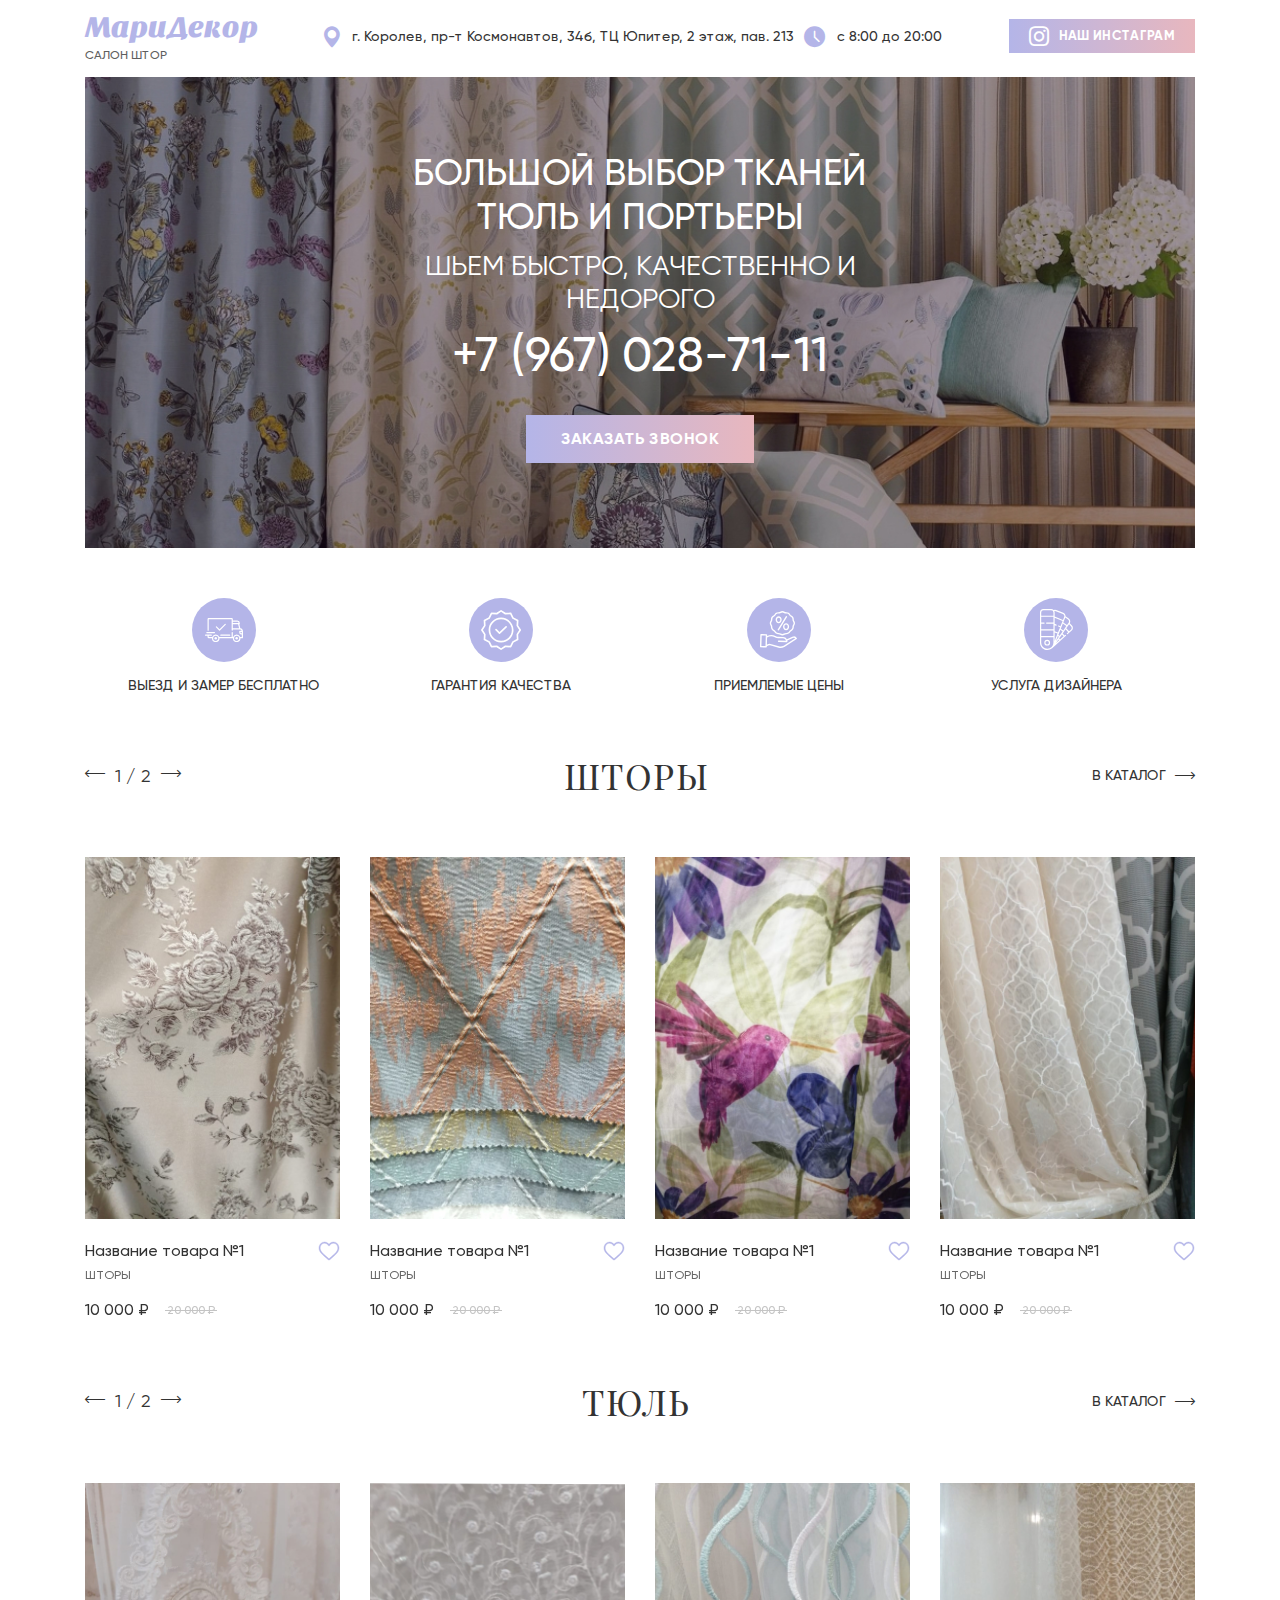
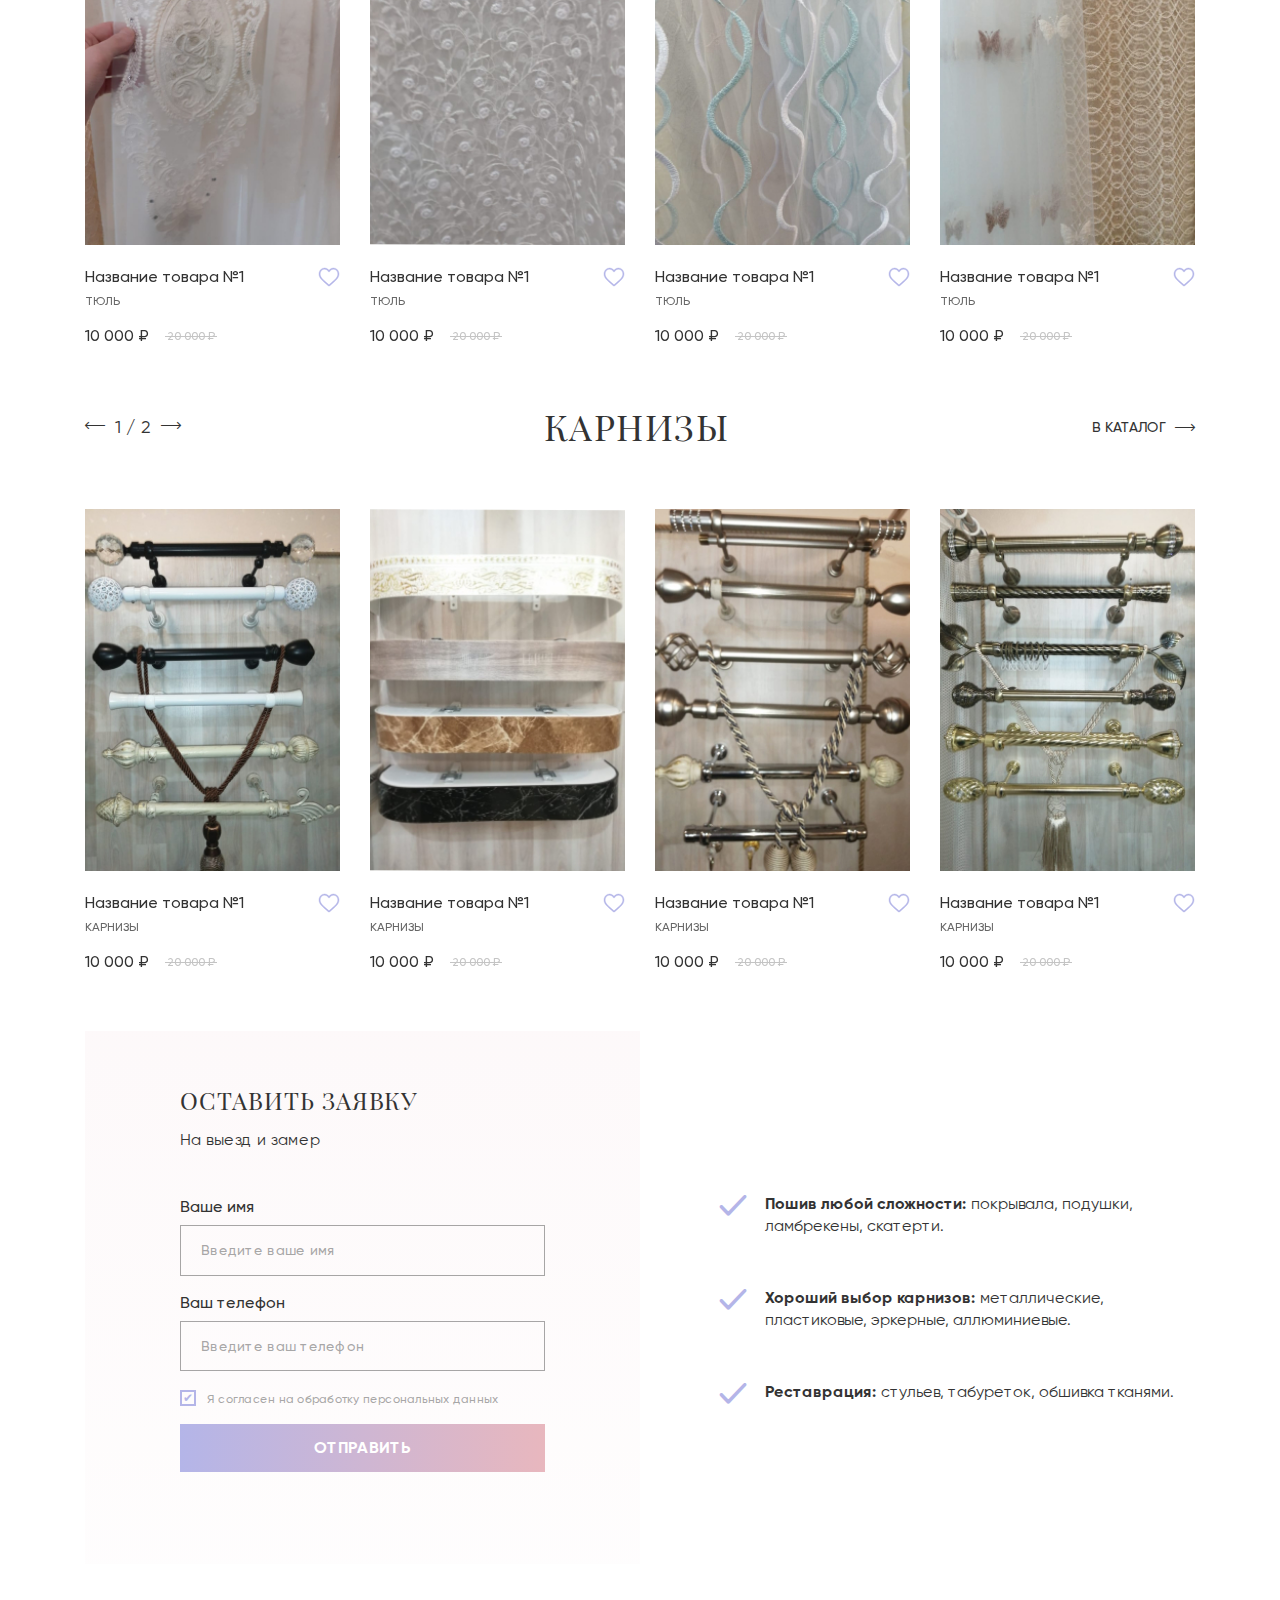
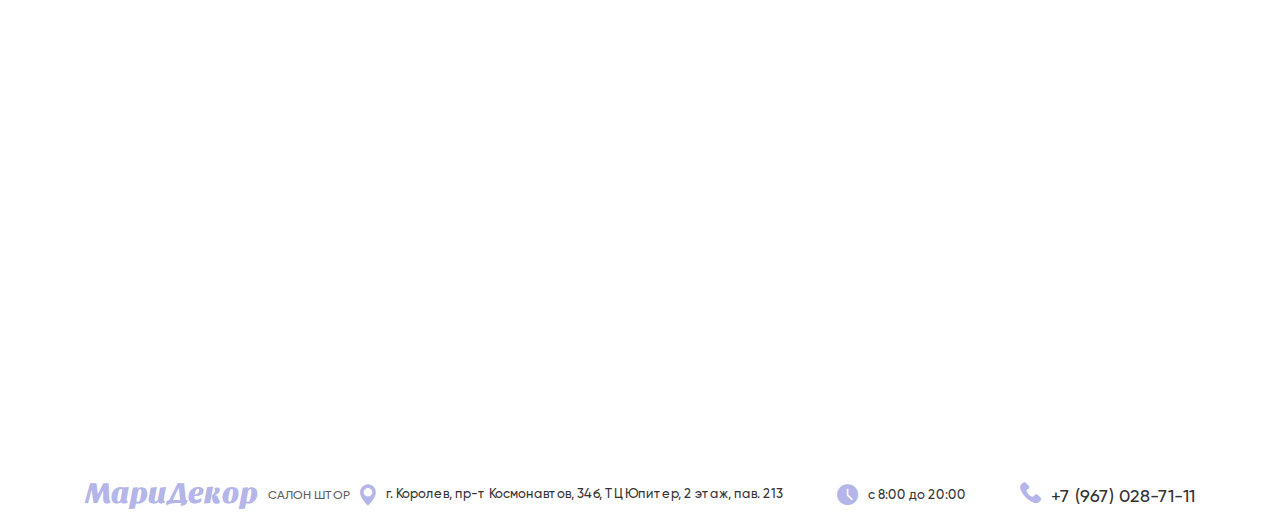
==== commit bf5781fd: "finish" ====
--- a/index.html
+++ b/index.html
@@ -4,64 +4,501 @@
     <meta charset="UTF-8"/>
     <meta name="viewport" content="width=device-width, initial-scale=1.0"/>
     <meta http-equiv="X-UA-Compatible" content="ie=edge"/>
-    <title>Document</title>
-    <link rel="stylesheet" type="text/css" href="css/style.css?0.1"/>
+    <link rel="stylesheet" type="text/css" href="./css/swiper-bundle.css"/>
+    <link rel="stylesheet" type="text/css" href="./css/style.css"/>
+    <title></title>
   </head>
-  <body>
+  <body style="background-color: #ffffff;">
+    <!-- begin header-->
     <header class="header">
-      <div class="header__content">
-        <div class="header__left"><a class="logo" href="/"><img src="img/logo.png" alt="alt"/><span class="logo__text">салон штор</span></a></div>
+      <div class="header__inner">
+        <div class="header__logo"><a class="logo" href="./">
+            <div class="logo__title">МариДекор</div>
+            <div class="logo__text">салон штор</div></a></div>
         <div class="header__info">
-          <div class="header__address"><i class="icon_marker"></i> г. Королев, пр-т Космонавтов, 34б, ТЦ Юпитер, 2 этаж, пав. 213</div>
-          <div class="header__time"><i class="icon_clock"></i> с 8:00 до 20:00</div>
+          <div class="header__address"><i class="icon_marker"></i><span>г. Королев, пр-т Космонавтов, 34б, ТЦ Юпитер, 2 этаж, пав. 213</span></div>
+          <div class="header__time"><i class="icon_clock"></i><span>с 8:00 до 20:00</span></div>
         </div>
-        <div class="header__action"><a class="btn" href="#"><i class="icon_insta"> </i>наш инстаграм</a></div>
+        <div class="header__action"><a class="btn btn_icon" href="#"><i class="icon_insta gradient_icon"></i><span>наш инстаграм</span></a></div>
       </div>
     </header>
-    <main class="main_content">
+    <!-- end header-->
+    <!-- begin main-->
+    <main class="main">
       <div class="container_center">
-        <!-- begin home-->
         <section class="home section" id="home">
-          <div class="home__content" style="background-image: url(img/shutterstock_793058929_1.jpg)">
-            <h1 class="home__title">БОЛЬШОЙ ВЫБОР ТКАНЕЙ ТЮЛЬ И ПОРТЬЕРЫ</h1>
-            <h2 class="home__subtitle">Шьем быстро, качественно и недорого</h2><a class="home__tel" href="tel: +7 (967) 028-71-11">+7 (967) 028-71-11</a>
-            <div class="home__action">
-              <button class="btn" type="button">ЗАКАЗАТЬ ЗВОНОК</button>
+          <div class="home__content" style="background-image: url(./img/home-bg.jpg)">
+            <div class="home__inner">
+              <h1 class="home__title">БОЛЬШОЙ ВЫБОР ТКАНЕЙ ТЮЛЬ И ПОРТЬЕРЫ</h1>
+              <h2 class="home__subtitle">Шьем быстро, качественно и недорого</h2>
+              <div class="home__tel"><a href="tel: +7 (967) 028-71-11">+7 (967) 028-71-11</a></div>
+              <div class="home__action">
+                <button class="btn" type="button">ЗАКАЗАТЬ ЗВОНОК</button>
+              </div>
             </div>
           </div>
           <!-- begin advantages-->
           <div class="advantages">
             <div class="advantages__content">
               <div class="advantages__item">
-                <div class="advantages__img"><img src="img/car.svg" alt="ВЫЕЗД И ЗАМЕР БЕСПЛАТНО"/></div>
-                <div class="advantages__text">ВЫЕЗД И ЗАМЕР БЕСПЛАТНО</div>
+                <div class="advantages__plate">
+                  <div class="advantages__img"><img src="./img/car.svg" alt="ВЫЕЗД И ЗАМЕР БЕСПЛАТНО"/></div>
+                  <div class="advantages__text">ВЫЕЗД И ЗАМЕР БЕСПЛАТНО</div>
+                </div>
               </div>
               <div class="advantages__item">
-                <div class="advantages__img"><img src="img/warant.svg" alt="гарантия качества"/></div>
-                <div class="advantages__text">гарантия качества</div>
+                <div class="advantages__plate">
+                  <div class="advantages__img"><img src="./img/warant.svg" alt="гарантия качества"/></div>
+                  <div class="advantages__text">гарантия качества</div>
+                </div>
               </div>
               <div class="advantages__item">
-                <div class="advantages__img"><img src="img/price.svg" alt="приемлемые цены"/></div>
-                <div class="advantages__text">приемлемые цены</div>
+                <div class="advantages__plate">
+                  <div class="advantages__img"><img src="./img/price.svg" alt="приемлемые цены"/></div>
+                  <div class="advantages__text">приемлемые цены</div>
+                </div>
               </div>
               <div class="advantages__item">
-                <div class="advantages__img"><img src="img/design.svg" alt="УСЛУГА ДИЗАЙНЕРА"/></div>
-                <div class="advantages__text">УСЛУГА ДИЗАЙНЕРА</div>
+                <div class="advantages__plate">
+                  <div class="advantages__img"><img src="./img/design.svg" alt="УСЛУГА ДИЗАЙНЕРА"/></div>
+                  <div class="advantages__text">УСЛУГА ДИЗАЙНЕРА</div>
+                </div>
               </div>
             </div>
           </div>
           <!-- end advantages-->
         </section>
-        <!-- end home-->
       </div>
+      <div class="container_center">
+        <!-- begin product-->
+        <section class="product section" id="product">
+          <div class="section__inner">
+            <div class="section__nav">
+              <div class="section__navigation"><i class="icon_arrow-left sliderNav_left"></i></div>
+              <div class="section__pagination"></div>
+              <div class="section__navigation"><i class="icon_arrow-right sliderNav_right"></i></div>
+            </div>
+            <h2 class="section__title">ШТОРЫ</h2><a class="section__link" href="./product.html"><span>в каталог</span><i class="icon_arrow-right"></i></a>
+          </div>
+          <div class="swiper-container swiper">
+            <div class="swiper-wrapper">
+              <div class="swiper-slide">
+                <div class="product__content">
+                  <div class="productImg" style="background-image: url(./img/gurtains/gurtains-1.jpg)"></div>
+                  <div class="productDesc">
+                    <div class="productDesc__title">
+                      <div class="productDesc__name">Название товара №1</div>
+                      <div class="productDesc__heart"><img src="./img/heart.svg" alt="alt"/></div>
+                    </div>
+                    <div class="productDesc__category">ШТОРЫ</div>
+                    <div class="productDesc__price"><span class="price">10 000 ₽</span><span class="price_old">20 000 ₽</span></div>
+                  </div>
+                </div>
+              </div>
+              <div class="swiper-slide">
+                <div class="product__content">
+                  <div class="productImg" style="background-image: url(./img/gurtains/gurtains-2.jpg)"></div>
+                  <div class="productDesc">
+                    <div class="productDesc__title">
+                      <div class="productDesc__name">Название товара №1</div>
+                      <div class="productDesc__heart"><img src="./img/heart.svg" alt="alt"/></div>
+                    </div>
+                    <div class="productDesc__category">ШТОРЫ</div>
+                    <div class="productDesc__price"><span class="price">10 000 ₽</span><span class="price_old">20 000 ₽</span></div>
+                  </div>
+                </div>
+              </div>
+              <div class="swiper-slide">
+                <div class="product__content">
+                  <div class="productImg" style="background-image: url(./img/gurtains/gurtains-3.jpg)"></div>
+                  <div class="productDesc">
+                    <div class="productDesc__title">
+                      <div class="productDesc__name">Название товара №1</div>
+                      <div class="productDesc__heart"><img src="./img/heart.svg" alt="alt"/></div>
+                    </div>
+                    <div class="productDesc__category">ШТОРЫ</div>
+                    <div class="productDesc__price"><span class="price">10 000 ₽</span><span class="price_old">20 000 ₽</span></div>
+                  </div>
+                </div>
+              </div>
+              <div class="swiper-slide">
+                <div class="product__content">
+                  <div class="productImg" style="background-image: url(./img/gurtains/gurtains-4.jpg)"></div>
+                  <div class="productDesc">
+                    <div class="productDesc__title">
+                      <div class="productDesc__name">Название товара №1</div>
+                      <div class="productDesc__heart"><img src="./img/heart.svg" alt="alt"/></div>
+                    </div>
+                    <div class="productDesc__category">ШТОРЫ</div>
+                    <div class="productDesc__price"><span class="price">10 000 ₽</span><span class="price_old">20 000 ₽</span></div>
+                  </div>
+                </div>
+              </div>
+              <div class="swiper-slide">
+                <div class="product__content">
+                  <div class="productImg" style="background-image: url(./img/gurtains/gurtains-5.jpg)"></div>
+                  <div class="productDesc">
+                    <div class="productDesc__title">
+                      <div class="productDesc__name">Название товара №1</div>
+                      <div class="productDesc__heart"><img src="./img/heart.svg" alt="alt"/></div>
+                    </div>
+                    <div class="productDesc__category">ШТОРЫ</div>
+                    <div class="productDesc__price"><span class="price">10 000 ₽</span><span class="price_old">20 000 ₽</span></div>
+                  </div>
+                </div>
+              </div>
+              <div class="swiper-slide">
+                <div class="product__content">
+                  <div class="productImg" style="background-image: url(./img/gurtains/gurtains-6.jpg)"></div>
+                  <div class="productDesc">
+                    <div class="productDesc__title">
+                      <div class="productDesc__name">Название товара №1</div>
+                      <div class="productDesc__heart"><img src="./img/heart.svg" alt="alt"/></div>
+                    </div>
+                    <div class="productDesc__category">ШТОРЫ</div>
+                    <div class="productDesc__price"><span class="price">10 000 ₽</span><span class="price_old">20 000 ₽</span></div>
+                  </div>
+                </div>
+              </div>
+              <div class="swiper-slide">
+                <div class="product__content">
+                  <div class="productImg" style="background-image: url(./img/gurtains/gurtains-7.jpg)"></div>
+                  <div class="productDesc">
+                    <div class="productDesc__title">
+                      <div class="productDesc__name">Название товара №1</div>
+                      <div class="productDesc__heart"><img src="./img/heart.svg" alt="alt"/></div>
+                    </div>
+                    <div class="productDesc__category">ШТОРЫ</div>
+                    <div class="productDesc__price"><span class="price">10 000 ₽</span><span class="price_old">20 000 ₽</span></div>
+                  </div>
+                </div>
+              </div>
+              <div class="swiper-slide">
+                <div class="product__content">
+                  <div class="productImg" style="background-image: url(./img/gurtains/gurtains-8.jpg)"></div>
+                  <div class="productDesc">
+                    <div class="productDesc__title">
+                      <div class="productDesc__name">Название товара №1</div>
+                      <div class="productDesc__heart"><img src="./img/heart.svg" alt="alt"/></div>
+                    </div>
+                    <div class="productDesc__category">ШТОРЫ</div>
+                    <div class="productDesc__price"><span class="price">10 000 ₽</span><span class="price_old">20 000 ₽</span></div>
+                  </div>
+                </div>
+              </div>
+            </div>
+          </div>
+        </section>
+        <!-- end product-->
+        <!-- begin product-->
+        <section class="product-2 section" id="product-2">
+          <div class="section__inner">
+            <div class="section__nav">
+              <div class="section__navigation"><i class="icon_arrow-left sliderNav_left"></i></div>
+              <div class="section__pagination"></div>
+              <div class="section__navigation"><i class="icon_arrow-right sliderNav_right"></i></div>
+            </div>
+            <h2 class="section__title">тюль</h2><a class="section__link" href="./product.html"><span>в каталог</span><i class="icon_arrow-right"></i></a>
+          </div>
+          <div class="swiper-container swiper">
+            <div class="swiper-wrapper">
+              <div class="swiper-slide">
+                <div class="product__content">
+                  <div class="productImg" style="background-image: url(./img/tulle/tulle-1.jpg)"></div>
+                  <div class="productDesc">
+                    <div class="productDesc__title">
+                      <div class="productDesc__name">Название товара №1</div>
+                      <div class="productDesc__heart"><img src="./img/heart.svg" alt="alt"/></div>
+                    </div>
+                    <div class="productDesc__category">тюль</div>
+                    <div class="productDesc__price"><span class="price">10 000 ₽</span><span class="price_old">20 000 ₽</span></div>
+                  </div>
+                </div>
+              </div>
+              <div class="swiper-slide">
+                <div class="product__content">
+                  <div class="productImg" style="background-image: url(./img/tulle/tulle-2.jpg)"></div>
+                  <div class="productDesc">
+                    <div class="productDesc__title">
+                      <div class="productDesc__name">Название товара №1</div>
+                      <div class="productDesc__heart"><img src="./img/heart.svg" alt="alt"/></div>
+                    </div>
+                    <div class="productDesc__category">тюль</div>
+                    <div class="productDesc__price"><span class="price">10 000 ₽</span><span class="price_old">20 000 ₽</span></div>
+                  </div>
+                </div>
+              </div>
+              <div class="swiper-slide">
+                <div class="product__content">
+                  <div class="productImg" style="background-image: url(./img/tulle/tulle-3.jpg)"></div>
+                  <div class="productDesc">
+                    <div class="productDesc__title">
+                      <div class="productDesc__name">Название товара №1</div>
+                      <div class="productDesc__heart"><img src="./img/heart.svg" alt="alt"/></div>
+                    </div>
+                    <div class="productDesc__category">тюль</div>
+                    <div class="productDesc__price"><span class="price">10 000 ₽</span><span class="price_old">20 000 ₽</span></div>
+                  </div>
+                </div>
+              </div>
+              <div class="swiper-slide">
+                <div class="product__content">
+                  <div class="productImg" style="background-image: url(./img/tulle/tulle-4.jpg)"></div>
+                  <div class="productDesc">
+                    <div class="productDesc__title">
+                      <div class="productDesc__name">Название товара №1</div>
+                      <div class="productDesc__heart"><img src="./img/heart.svg" alt="alt"/></div>
+                    </div>
+                    <div class="productDesc__category">тюль</div>
+                    <div class="productDesc__price"><span class="price">10 000 ₽</span><span class="price_old">20 000 ₽</span></div>
+                  </div>
+                </div>
+              </div>
+              <div class="swiper-slide">
+                <div class="product__content">
+                  <div class="productImg" style="background-image: url(./img/tulle/tulle-5.jpg)"></div>
+                  <div class="productDesc">
+                    <div class="productDesc__title">
+                      <div class="productDesc__name">Название товара №1</div>
+                      <div class="productDesc__heart"><img src="./img/heart.svg" alt="alt"/></div>
+                    </div>
+                    <div class="productDesc__category">тюль</div>
+                    <div class="productDesc__price"><span class="price">10 000 ₽</span><span class="price_old">20 000 ₽</span></div>
+                  </div>
+                </div>
+              </div>
+              <div class="swiper-slide">
+                <div class="product__content">
+                  <div class="productImg" style="background-image: url(./img/tulle/tulle-6.jpg)"></div>
+                  <div class="productDesc">
+                    <div class="productDesc__title">
+                      <div class="productDesc__name">Название товара №1</div>
+                      <div class="productDesc__heart"><img src="./img/heart.svg" alt="alt"/></div>
+                    </div>
+                    <div class="productDesc__category">тюль</div>
+                    <div class="productDesc__price"><span class="price">10 000 ₽</span><span class="price_old">20 000 ₽</span></div>
+                  </div>
+                </div>
+              </div>
+              <div class="swiper-slide">
+                <div class="product__content">
+                  <div class="productImg" style="background-image: url(./img/tulle/tulle-7.jpg)"></div>
+                  <div class="productDesc">
+                    <div class="productDesc__title">
+                      <div class="productDesc__name">Название товара №1</div>
+                      <div class="productDesc__heart"><img src="./img/heart.svg" alt="alt"/></div>
+                    </div>
+                    <div class="productDesc__category">тюль</div>
+                    <div class="productDesc__price"><span class="price">10 000 ₽</span><span class="price_old">20 000 ₽</span></div>
+                  </div>
+                </div>
+              </div>
+              <div class="swiper-slide">
+                <div class="product__content">
+                  <div class="productImg" style="background-image: url(./img/tulle/tulle-8.jpg)"></div>
+                  <div class="productDesc">
+                    <div class="productDesc__title">
+                      <div class="productDesc__name">Название товара №1</div>
+                      <div class="productDesc__heart"><img src="./img/heart.svg" alt="alt"/></div>
+                    </div>
+                    <div class="productDesc__category">тюль</div>
+                    <div class="productDesc__price"><span class="price">10 000 ₽</span><span class="price_old">20 000 ₽</span></div>
+                  </div>
+                </div>
+              </div>
+            </div>
+          </div>
+        </section>
+        <!-- end product-->
+        <!-- begin product-->
+        <section class="product-3 section" id="product-3">
+          <div class="section__inner">
+            <div class="section__nav">
+              <div class="section__navigation"><i class="icon_arrow-left sliderNav_left"></i></div>
+              <div class="section__pagination"></div>
+              <div class="section__navigation"><i class="icon_arrow-right sliderNav_right"></i></div>
+            </div>
+            <h2 class="section__title">карнизы</h2><a class="section__link" href="./product.html"><span>в каталог</span><i class="icon_arrow-right"></i></a>
+          </div>
+          <div class="swiper-container swiper">
+            <div class="swiper-wrapper">
+              <div class="swiper-slide">
+                <div class="product__content">
+                  <div class="productImg" style="background-image: url(./img/cornice/cornice-1.jpg)"></div>
+                  <div class="productDesc">
+                    <div class="productDesc__title">
+                      <div class="productDesc__name">Название товара №1</div>
+                      <div class="productDesc__heart"><img src="./img/heart.svg" alt="alt"/></div>
+                    </div>
+                    <div class="productDesc__category">карнизы</div>
+                    <div class="productDesc__price"><span class="price">10 000 ₽</span><span class="price_old">20 000 ₽</span></div>
+                  </div>
+                </div>
+              </div>
+              <div class="swiper-slide">
+                <div class="product__content">
+                  <div class="productImg" style="background-image: url(./img/cornice/cornice-2.jpg)"></div>
+                  <div class="productDesc">
+                    <div class="productDesc__title">
+                      <div class="productDesc__name">Название товара №1</div>
+                      <div class="productDesc__heart"><img src="./img/heart.svg" alt="alt"/></div>
+                    </div>
+                    <div class="productDesc__category">карнизы</div>
+                    <div class="productDesc__price"><span class="price">10 000 ₽</span><span class="price_old">20 000 ₽</span></div>
+                  </div>
+                </div>
+              </div>
+              <div class="swiper-slide">
+                <div class="product__content">
+                  <div class="productImg" style="background-image: url(./img/cornice/cornice-3.jpg)"></div>
+                  <div class="productDesc">
+                    <div class="productDesc__title">
+                      <div class="productDesc__name">Название товара №1</div>
+                      <div class="productDesc__heart"><img src="./img/heart.svg" alt="alt"/></div>
+                    </div>
+                    <div class="productDesc__category">карнизы</div>
+                    <div class="productDesc__price"><span class="price">10 000 ₽</span><span class="price_old">20 000 ₽</span></div>
+                  </div>
+                </div>
+              </div>
+              <div class="swiper-slide">
+                <div class="product__content">
+                  <div class="productImg" style="background-image: url(./img/cornice/cornice-4.jpg)"></div>
+                  <div class="productDesc">
+                    <div class="productDesc__title">
+                      <div class="productDesc__name">Название товара №1</div>
+                      <div class="productDesc__heart"><img src="./img/heart.svg" alt="alt"/></div>
+                    </div>
+                    <div class="productDesc__category">карнизы</div>
+                    <div class="productDesc__price"><span class="price">10 000 ₽</span><span class="price_old">20 000 ₽</span></div>
+                  </div>
+                </div>
+              </div>
+              <div class="swiper-slide">
+                <div class="product__content">
+                  <div class="productImg" style="background-image: url(./img/cornice/cornice-5.jpg)"></div>
+                  <div class="productDesc">
+                    <div class="productDesc__title">
+                      <div class="productDesc__name">Название товара №1</div>
+                      <div class="productDesc__heart"><img src="./img/heart.svg" alt="alt"/></div>
+                    </div>
+                    <div class="productDesc__category">карнизы</div>
+                    <div class="productDesc__price"><span class="price">10 000 ₽</span><span class="price_old">20 000 ₽</span></div>
+                  </div>
+                </div>
+              </div>
+              <div class="swiper-slide">
+                <div class="product__content">
+                  <div class="productImg" style="background-image: url(./img/cornice/cornice-6.jpg)"></div>
+                  <div class="productDesc">
+                    <div class="productDesc__title">
+                      <div class="productDesc__name">Название товара №1</div>
+                      <div class="productDesc__heart"><img src="./img/heart.svg" alt="alt"/></div>
+                    </div>
+                    <div class="productDesc__category">карнизы</div>
+                    <div class="productDesc__price"><span class="price">10 000 ₽</span><span class="price_old">20 000 ₽</span></div>
+                  </div>
+                </div>
+              </div>
+              <div class="swiper-slide">
+                <div class="product__content">
+                  <div class="productImg" style="background-image: url(./img/cornice/cornice-7.jpg)"></div>
+                  <div class="productDesc">
+                    <div class="productDesc__title">
+                      <div class="productDesc__name">Название товара №1</div>
+                      <div class="productDesc__heart"><img src="./img/heart.svg" alt="alt"/></div>
+                    </div>
+                    <div class="productDesc__category">карнизы</div>
+                    <div class="productDesc__price"><span class="price">10 000 ₽</span><span class="price_old">20 000 ₽</span></div>
+                  </div>
+                </div>
+              </div>
+              <div class="swiper-slide">
+                <div class="product__content">
+                  <div class="productImg" style="background-image: url(./img/cornice/cornice-8.jpg)"></div>
+                  <div class="productDesc">
+                    <div class="productDesc__title">
+                      <div class="productDesc__name">Название товара №1</div>
+                      <div class="productDesc__heart"><img src="./img/heart.svg" alt="alt"/></div>
+                    </div>
+                    <div class="productDesc__category">карнизы</div>
+                    <div class="productDesc__price"><span class="price">10 000 ₽</span><span class="price_old">20 000 ₽</span></div>
+                  </div>
+                </div>
+              </div>
+            </div>
+          </div>
+        </section>
+        <!-- end product-->
+      </div>
+      <div class="container_center">
+        <!-- begin request-->
+        <section class="request section" id="request">
+          <div class="request__content">
+            <h2 class="request__title">ОСТАВИТЬ ЗАЯВКУ</h2>
+            <div class="request__subtitle">На выезд и замер</div>
+            <form class="form" action="send.php">
+              <input type="hidden" name="subject" value="форма с сайта МариДекор салон штор"/>
+              <input type="hidden" name="notspam" value=""/>
+              <div class="form__row">
+                <label for="userName">Ваше имя</label>
+                <input type="text" id="userName" name="userName" required="required" placeholder="Введите ваше имя"/>
+              </div>
+              <div class="form__row">
+                <label for="telephone">Ваш телефон</label>
+                <input type="text" id="telephone" name="telephone" required="required" placeholder="Введите ваш телефон"/>
+              </div>
+              <div class="form__row">
+                <input type="checkbox" checked="checked"/><span class="form__text">Я согласен на обработку персональных данных</span>
+              </div>
+              <div class="form__row">
+                <div class="form__button">
+                  <button class="btn" type="submit">Отправить</button>
+                </div>
+              </div>
+              <!-- Begin Modal info-->
+              <div class="modal modal-sm fade info" id="info">
+                <div class="modal-dialog">
+                  <div class="modal-content"><a class="modal-close" href="#" data-dismiss="modal"></a>
+                    <div class="form__message"></div>
+                  </div>
+                </div>
+              </div>
+              <!-- End modal info-->
+            </form>
+          </div>
+          <div class="offers">
+            <ul class="offers__list">
+              <li class="offers__item">Пошив любой сложности: <span>покрывала, подушки, ламбрекены, скатерти.</span></li>
+              <li class="offers__item">Хороший выбор карнизов: <span>металлические, пластиковые, эркерные, аллюминиевые.</span></li>
+              <li class="offers__item">Реставрация: <span>стульев, табуреток, обшивка тканями.</span></li>
+            </ul>
+          </div>
+        </section>
+        <!-- end request-->
+      </div>
+      <!-- begin map-->
+      <div class="map" id="map">
+        <div class="map__content"><iframe src="https://yandex.ru/map-widget/v1/?um=constructor%3A07b01da32fc004fca237e16ec58b68259636197cd8fa07e7d0e3ac15123bab4d&amp;source=constructor" width="100%" height="465" frameborder="0"></iframe></div>
+      </div>
+      <!-- end map-->
     </main>
+    <!-- end main-->
+    <!-- begin footer-->
     <footer class="footer">
-      <div class="container_center">
-        <p></p>&copy; 2016 |<i class="fa fa-github" aria-hidden="true">&nbsp;</i><a href="#">View Source</a>
+      <div class="footer__inner">
+        <div class="footer__logo"><a class="foterLogo" href="./"><span class="foterLogo__title">МариДекор</span><span class="foterLogo__text">салон штор</span></a></div>
+        <div class="footer__info">
+          <div class="footer__address"><i class="icon_marker"></i><span>г. Королев, пр-т Космонавтов, 34б, ТЦ Юпитер, 2 этаж, пав. 213</span></div>
+          <div class="footer__time"><i class="icon_clock"></i><span>с 8:00 до 20:00</span></div>
+          <div class="footer__phone"><a href="tel: +7 (967) 028-71-11"><i class="icon_phone"></i><span>+7 (967) 028-71-11</span></a></div>
+        </div>
       </div>
     </footer>
-    <script src="js/jquery.js"></script>
-    <script src="js/slick.min.js"></script>
-    <script src="js/function.js?0.1"></script>
+    <!-- end footer-->
+    <script src="./js/jquery.js"></script>
+    <script src="./js/swiper-bundle.js"></script>
+    <script src="./js/modal.js"> </script>
+    <script src="./js/script.js"></script>
   </body>
 </html>--- a/css/style.css
+++ b/css/style.css
@@ -1,11 +1,1942 @@
 @charset "UTF-8";
-/*!
- *
- * Evgeniy Ivanov - 2018
- * busforward@gmail.com
- * Skype: ivanov_ea
- *
- */@import url("https://fonts.googleapis.com/css2?family=Playfair+Display&display=swap");@font-face{font-family:"Sansita One";src:url("../fonts/SansitaOne.eot");src:url("../fonts/SansitaOne.eot?#iefix") format("embedded-opentype"),url("../fonts/SansitaOne.woff2") format("woff2"),url("../fonts/SansitaOne.woff") format("woff"),url("../fonts/SansitaOne.ttf") format("truetype");font-weight:normal;font-style:normal;font-display:swap}@font-face{font-family:"Gilroy";src:url("../fonts/Gilroy-Bold.eot");src:url("../fonts/Gilroy-Bold.eot?#iefix") format("embedded-opentype"),url("../fonts/Gilroy-Bold.woff2") format("woff2"),url("../fonts/Gilroy-Bold.woff") format("woff"),url("../fonts/Gilroy-Bold.ttf") format("truetype");font-weight:bold;font-style:normal;font-display:swap}@font-face{font-family:"Gilroy";src:url("../fonts/Gilroy-Medium.eot");src:url("../fonts/Gilroy-Medium.eot?#iefix") format("embedded-opentype"),url("../fonts/Gilroy-Medium.woff2") format("woff2"),url("../fonts/Gilroy-Medium.woff") format("woff"),url("../fonts/Gilroy-Medium.ttf") format("truetype");font-weight:500;font-style:normal;font-display:swap}@font-face{font-family:"Gilroy";src:url("../fonts/Gilroy-Regular.eot");src:url("../fonts/Gilroy-Regular.eot?#iefix") format("embedded-opentype"),url("../fonts/Gilroy-Regular.woff2") format("woff2"),url("../fonts/Gilroy-Regular.woff") format("woff"),url("../fonts/Gilroy-Regular.ttf") format("truetype");font-weight:normal;font-style:normal;font-display:swap}@font-face{font-family:"maridecor";src:url("../fonts/maridecor/fonts/maridecor.ttf?cxh299") format("truetype"),url("../fonts/maridecor/fonts/maridecor.woff?cxh299") format("woff"),url("../fonts/maridecor/fonts/maridecor.svg?cxh299#maridecor") format("svg");font-weight:normal;font-style:normal;font-display:block}[class*=" icon_"],[class^=icon_]{font-family:"maridecor"!important;speak:never;font-style:normal;font-weight:normal;font-variant:normal;text-transform:none;line-height:1;-webkit-font-smoothing:antialiased;-moz-osx-font-smoothing:grayscale}.icon_insta:before{content:""}.icon_arrow-left:before{content:""}.icon_arrow-right:before{content:""}.icon_check:before{content:""}.icon_clock:before{content:""}.icon_marker:before{content:""}.icon_phone:before{content:""}*{box-sizing:border-box}:after,:before{box-sizing:border-box}body,html{height:100%;position:relative;box-sizing:content-box}.wrapper{min-height:100%}
-
-/*! normalize.css v7.0.0 | MIT License | github.com/necolas/normalize.css */html{-ms-text-size-adjust:100%;-webkit-text-size-adjust:100%}body{margin:0;font-size:100%;font-family:"Gilroy";color:#333333;line-height:1.2}article,aside,details,figcaption,figure,footer,header,hgroup,main,nav,section,summary{display:block}h1{font-size:2em;margin:0.67em 0}figcaption,figure,main{display:block}figure{margin:1em 40px}hr{box-sizing:content-box;height:0;overflow:visible}pre{font-family:monospace,monospace;font-size:1em}a{background-color:transparent;-webkit-text-decoration-skip:objects;transition:all 0.3s}a:focus{outline:0}abbr[title]{border-bottom:none;text-decoration:underline;-webkit-text-decoration:underline dotted;text-decoration:underline dotted}b,strong{font-weight:inherit}b,strong{font-weight:bolder}code,kbd,samp{font-family:monospace,monospace;font-size:1em}dfn{font-style:italic}mark{background-color:#ff0;color:#000}small{font-size:80%}sub,sup{font-size:75%;line-height:0;position:relative;vertical-align:baseline}sub{bottom:-0.25em}sup{top:-0.5em}audio,video{display:inline-block}audio:not([controls]){display:none;height:0}img{border-style:none;max-width:100%}svg:not(:root){overflow:hidden}button,input,optgroup,select,textarea{margin:0}button,input{overflow:visible;outline:0}button,select{text-transform:none}[type=reset],[type=submit],button,html [type=button]{-webkit-appearance:button}[type=button]::-moz-focus-inner,[type=reset]::-moz-focus-inner,[type=submit]::-moz-focus-inner,button::-moz-focus-inner{border-style:none;padding:0}[type=button]:-moz-focusring,[type=reset]:-moz-focusring,[type=submit]:-moz-focusring,button:-moz-focusring{outline:1px dotted ButtonText}fieldset{padding:0.35em 0.75em 0.625em}legend{box-sizing:border-box;color:inherit;display:table;max-width:100%;padding:0;white-space:normal}progress{display:inline-block;vertical-align:baseline}textarea{overflow:auto}[type=checkbox],[type=radio]{box-sizing:border-box;padding:0}[type=number]::-webkit-inner-spin-button,[type=number]::-webkit-outer-spin-button{height:auto}[type=search]{-webkit-appearance:textfield;outline-offset:-2px}[type=search]::-webkit-search-cancel-button,[type=search]::-webkit-search-decoration{-webkit-appearance:none}::-webkit-file-upload-button{-webkit-appearance:button;font:inherit}details,menu{display:block}summary{display:list-item}canvas{display:inline-block}template{display:none}[hidden]{display:none}body{display:flex;flex-direction:column;font-size:calc(.034 * 100vw + 0px);height:auto;min-height:100%}@media (min-width:768px){body{font-size:calc(.012 * 100vw + 0px)}}@media (min-width:1400px){body{font-size:calc(.00838 * 100vw + 0px)}}@media (min-width:1600px){body{font-size:calc(.00838 * 100vw + 0px)}}.wrapper{font-size:16px}.main_content{flex-grow:1}.container_center{max-width:1140px;padding:0 15px;margin-left:auto;margin-right:auto}.header{padding:12px 0}.header__content{max-width:1140px;padding-left:15px;padding-right:15px;margin:auto;display:flex;justify-content:space-between}.header .btn{font-size:13px;padding:7px 20px}.stiky{position:fixed;top:0;left:0;width:100%}.navbar{margin:0;padding:0;list-style:none;display:flex}.navbar__item{margin:5px}@media (max-width:767px){.navbar__toggle{position:absolute;color:#00aed4;border-top:0.2em solid;border-bottom:0.2em solid;left:1.3em;top:1.3em;width:2em;height:1.5em;cursor:pointer;z-index:51;transition:border-color 0.3s}.navbar__toggle:after,.navbar__toggle:before{content:"";position:absolute;border-top:0.2em solid;width:100%;left:0;top:50%;margin-top:-0.1em;transition:transform 0.3s}.navbar__toggle.active{border-top-color:transparent;border-bottom-color:transparent}.navbar__toggle.active:before{transform:rotate(45deg)}.navbar__toggle.active:after{transform:rotate(-45deg)}}@media (max-width:767px){.nav{position:fixed;left:-300px;top:0;bottom:0;background-color:#ffffff;width:300px;z-index:10;overflow:hidden;padding:5em 1em 2em;transition:left 0.3s;box-shadow:0 0 1em rgba(0,0,0,0.1)}.nav.open{left:0}}.footer{position:relative;background:#BFF08E}.form__row{margin-bottom:15px}.form__row .btn,.form__row input:not([type]),.form__row input[type=datetime],.form__row input[type=email],.form__row input[type=number],.form__row input[type=password],.form__row input[type=search],.form__row input[type=tel],.form__row input[type=text],.form__row input[type=url],.form__row textarea{width:100%}.form__row textarea{max-width:100%;max-width:100%;min-height:15px}input:not([type]),input[type=datetime],input[type=email],input[type=number],input[type=password],input[type=search],input[type=tel],input[type=text],input[type=url],textarea{background-color:#fff;border:1px solid #6d6d6d;padding:6px 15px;outline:none;font-size:16px;font-weight:300;font-family:"Gilroy";border-radius:5px;transition:all 0.3s}input:not([type]):hover,input[type=datetime]:hover,input[type=email]:hover,input[type=number]:hover,input[type=password]:hover,input[type=search]:hover,input[type=tel]:hover,input[type=text]:hover,input[type=url]:hover,textarea:hover{border:1px solid #ddd;background-color:#fff}input:not([type]):focus,input[type=datetime]:focus,input[type=email]:focus,input[type=number]:focus,input[type=password]:focus,input[type=search]:focus,input[type=tel]:focus,input[type=text]:focus,input[type=url]:focus,textarea:focus{border:1px solid #ddd;background-color:#fff}input:not([type]).invalid,input[type=datetime].invalid,input[type=email].invalid,input[type=number].invalid,input[type=password].invalid,input[type=search].invalid,input[type=tel].invalid,input[type=text].invalid,input[type=url].invalid,textarea.invalid{background-color:#fff0f0;border:1px solid red}input:not([type])::-webkit-input-placeholder,input[type=datetime]::-webkit-input-placeholder,input[type=email]::-webkit-input-placeholder,input[type=number]::-webkit-input-placeholder,input[type=password]::-webkit-input-placeholder,input[type=search]::-webkit-input-placeholder,input[type=tel]::-webkit-input-placeholder,input[type=text]::-webkit-input-placeholder,input[type=url]::-webkit-input-placeholder,textarea::-webkit-input-placeholder{color:#ddd}input:not([type]):-moz-placeholder,input[type=datetime]:-moz-placeholder,input[type=email]:-moz-placeholder,input[type=number]:-moz-placeholder,input[type=password]:-moz-placeholder,input[type=search]:-moz-placeholder,input[type=tel]:-moz-placeholder,input[type=text]:-moz-placeholder,input[type=url]:-moz-placeholder,textarea:-moz-placeholder{color:#ddd}input:not([type])::-moz-placeholder,input[type=datetime]::-moz-placeholder,input[type=email]::-moz-placeholder,input[type=number]::-moz-placeholder,input[type=password]::-moz-placeholder,input[type=search]::-moz-placeholder,input[type=tel]::-moz-placeholder,input[type=text]::-moz-placeholder,input[type=url]::-moz-placeholder,textarea::-moz-placeholder{color:#ddd}input:not([type]):-ms-input-placeholder,input[type=datetime]:-ms-input-placeholder,input[type=email]:-ms-input-placeholder,input[type=number]:-ms-input-placeholder,input[type=password]:-ms-input-placeholder,input[type=search]:-ms-input-placeholder,input[type=tel]:-ms-input-placeholder,input[type=text]:-ms-input-placeholder,input[type=url]:-ms-input-placeholder,textarea:-ms-input-placeholder{color:#ddd}input[type=search]::-webkit-search-cancel-button,input[type=search]::-webkit-search-decoration{-webkit-appearance:none}input[type=number]::-webkit-inner-spin-button,input[type=number]::-webkit-outer-spin-button{height:auto}input[type=checkbox],input[type=radio]{padding:0;display:inline-block;height:14px;width:14px;border:1px solid #aaa;overflow:hidden;margin-top:-4px;vertical-align:middle;-webkit-appearance:none;outline:0;background:0 0;text-align:center;position:relative;flex:none}input[type=checkbox]:not(:disabled),input[type=checkbox]:not(:disabled),input[type=radio]:not(:disabled){cursor:pointer}input[type=checkbox]:before,input[type=checkbox]:before,input[type=radio]:before{display:block}input[type=checkbox]:disabled,input[type=checkbox]:disabled,input[type=radio]:disabled{border-color:#ddd}input[type=radio]{border-radius:50%}input[type=radio]:checked:before{content:"";width:6px;height:6px;top:50%;left:50%;margin-top:-3px;margin-left:-3px;display:block;position:absolute;border-radius:50%;background:#000}input[type=radio]:disabled:checked:before{background-color:#aaa}input[type=checkbox]:checked:before,input[type=checkbox]:indeterminate:before{content:"✔";font-size:12px;-webkit-font-smoothing:antialiased;text-align:center;line-height:13px;color:#000}input[type=checkbox]:indeterminate:before{content:""}input[type=checkbox]:disabled:checked:before,input[type=checkbox]:disabled:indeterminate:before{color:#aaa}.grid{margin-left:-20px;box-sizing:content-box;margin-left:-20px;display:flex;flex-wrap:wrap;margin-left:-20px;display:flex;flex-wrap:wrap;margin-left:-20px;display:flex;flex-wrap:wrap;margin-left:-20px;display:flex;flex-wrap:wrap;margin-left:-20px;display:flex;flex-wrap:wrap;margin-left:-20px;display:flex;flex-wrap:wrap;margin-left:-20px;display:flex;flex-wrap:wrap;margin-left:-20px;display:flex;flex-wrap:wrap;margin-left:-20px;display:flex;flex-wrap:wrap;margin-left:-20px;display:flex;flex-wrap:wrap;margin-left:-20px;display:flex;flex-wrap:wrap;margin-left:-20px;display:flex;flex-wrap:wrap}html[data-browser*=flexible] .grid{display:flex;flex-wrap:wrap}html[data-browser*=flexible] .grid>div{display:block;min-height:1px;flex:none}html[data-browser*=not-flex] .grid{display:block;font-size:0;line-height:0;letter-spacing:-1px}html[data-browser*=not-flex] .grid>div{min-height:1px;display:inline-block;vertical-align:top;letter-spacing:normal;line-height:1.2;font-size:16px}html[data-browser*=flexible] .grid{flex-flow:row wrap}html[data-browser*=flexible] .grid_nowrap{flex-flow:row nowrap}.grid>div{padding-left:20px;margin-bottom:20px}.grid>div.width_1{width:50%}.grid>div.width_2{width:50%}.grid>div.width_3{width:33.3%}.grid>div.width_4{width:25%}.grid>div.width_5{width:20%}.grid>div.width_2_3{width:66%}.grid>div.width_3_4{width:75%}.grid>a,.grid>div{display:flex;padding-left:20px;width:100%}.grid>a,.grid>div{display:flex;padding-left:20px;width:50%}.grid>a,.grid>div{display:flex;padding-left:20px;width:33.3333333333%}.grid>a,.grid>div{display:flex;padding-left:20px;width:25%}.grid>a,.grid>div{display:flex;padding-left:20px;width:20%}.grid>a,.grid>div{display:flex;padding-left:20px;width:16.6666666667%}.grid>a,.grid>div{display:flex;padding-left:20px;width:14.2857142857%}.grid>a,.grid>div{display:flex;padding-left:20px;width:12.5%}.grid>a,.grid>div{display:flex;padding-left:20px;width:11.1111111111%}.grid>a,.grid>div{display:flex;padding-left:20px;width:10%}.grid>a,.grid>div{display:flex;padding-left:20px;width:9.0909090909%}.grid>a,.grid>div{display:flex;padding-left:20px;width:8.3333333333%}[data-grid-match] .grid__item{background-color:#eee}@media (max-width:991px){.grid__4>div{width:50%}}.soc{float:left}.soc a{display:inline-block;width:30px;height:30px;border-radius:50%;background-color:#000;text-align:center;text-decoration:none;transition:all 0.3ss}.soc a:hover{opacity:0.8}.soc a:before{content:"soc";color:#fff;text-decoration:none}.breadcrumb{margin:15px 0;padding:0}.breadcrumb li{display:inline-block;vertical-align:baseline}.breadcrumb li:not(:first-child):before{content:"/";display:inline-block}.breadcrumb li:last-child a{cursor:default;text-decoration:none}.breadcrumb li a{font-size:12px}.pagination{margin:25px 0;padding:0}.pagination li{display:inline-block}.pagination li a{display:block;text-align:center}.pagination li.prev a:before{content:"<"}.pagination li.next a:before{content:">"}.btn{color:#ffffff;font-family:"Gilroy";font-size:16px;font-weight:700;padding:15px 35px;letter-spacing:0.32px;text-transform:uppercase;border:none;outline:none;text-decoration:none;display:inline-flex;align-items:center;justify-content:center;background-color:transparent;text-align:center;max-width:100%;cursor:pointer;border-radius:0;transition:all 0.3s;position:relative;z-index:10;overflow:hidden}.btn:before{content:"";position:absolute;top:0;left:0;width:100%;height:100%;z-index:-1;transition:width 0.5s;background-image:linear-gradient(90deg,#b4b5e8 0%,#e8b7be 100%)}.btn:hover{background-color:#fff;color:#ffffff;text-decoration:none}.btn:hover:before{width:150%}.btn [class*=icon_]{margin-right:10px;font-size:20px}.btn:active{background-color:rgba(255,255,255,0.8);color:#ffffff}.video__wrapper{position:relative;overflow:hidden;padding-bottom:56.4%;background-repeat:no-repeat;background-position:center;background-size:cover}.video__wrapper .video__prev,.video__wrapper iframe{position:absolute;top:0;left:0;width:100%;height:100%}.video__prev{position:absolute;display:block;top:0;left:0;width:100%;height:100%}.video__play{position:absolute;top:50%;left:50%;width:7.2em;height:7.2em;margin-top:-3.6em;margin-left:-3.6em;border-radius:50%;cursor:pointer}.slick-slider{position:relative;display:block;box-sizing:border-box;-webkit-touch-callout:none;-webkit-user-select:none;user-select:none;touch-action:pan-y;-webkit-tap-highlight-color:transparent}.slick-list{position:relative;overflow:hidden;display:block;margin:0;padding:0}.slick-list:focus{outline:none}.slick-list.dragging{cursor:pointer;cursor:hand}.slick-slider .slick-list,.slick-slider .slick-track{transform:translate3d(0,0,0)}.slick-track{position:relative;left:0;top:0;display:block;margin-left:auto;margin-right:auto}.slick-track:after,.slick-track:before{content:"";display:table}.slick-track:after{clear:both}.slick-loading .slick-track{visibility:hidden}.slick-slide{float:left;height:100%;min-height:1px;display:none}[dir=rtl] .slick-slide{float:right}.slick-slide img{display:block}.slick-slide.slick-loading img{display:none}.slick-slide.dragging img{pointer-events:none}.slick-initialized .slick-slide{display:block}.slick-loading .slick-slide{visibility:hidden}.slick-vertical .slick-slide{display:block;height:auto;border:1px solid transparent}.slick-arrow.slick-hidden{display:none}
+/* Global variables */
+/* ======================================================================== */
+/* Grid */
+/* ======================================================================== */
+/* Form */
+/* ======================================================================== */
+/* Breakpoints */
+@import "../fonts/maridecor/style.css";
+@font-face {
+  font-family: "Gilroy";
+  font-style: normal;
+  font-weight: 500;
+  src: url("../fonts/Gilroy/Gilroy-Medium.eot?") format("eot"), url("../fonts/Gilroy/Gilroy-Medium.woff2") format("woff2"), url("../fonts/Gilroy/Gilroy-Medium.woff") format("woff"), url("../fonts/Gilroy/Gilroy-Medium.ttf") format("truetype");
+}
+@font-face {
+  font-family: "Gilroy";
+  font-style: normal;
+  font-weight: normal;
+  src: url("../fonts/Gilroy/Gilroy-Regular.eot?") format("eot"), url("../fonts/Gilroy/Gilroy-Regular.woff2") format("woff2"), url("../fonts/Gilroy/Gilroy-Regular.woff") format("woff"), url("../fonts/Gilroy/Gilroy-Regular.ttf") format("truetype");
+}
+@font-face {
+  font-family: "Gilroy";
+  font-style: normal;
+  font-weight: bold;
+  src: url("../fonts/Gilroy/Gilroy-Bold.eot?") format("eot"), url("../fonts/Gilroy/Gilroy-Bold.woff2") format("woff2"), url("../fonts/Gilroy/Gilroy-Bold.woff") format("woff"), url("../fonts/Gilroy/Gilroy-Bold.ttf") format("truetype");
+}
+@font-face {
+  font-family: "Playfair Display";
+  font-style: normal;
+  font-weight: 500;
+  src: url("../fonts/PlayfairDisplay/PlayfairDisplay-Medium.eot?") format("eot"), url("../fonts/PlayfairDisplay/PlayfairDisplay-Medium.woff2") format("woff2"), url("../fonts/PlayfairDisplay/PlayfairDisplay-Medium.woff") format("woff"), url("../fonts/PlayfairDisplay/PlayfairDisplay-Medium.ttf") format("truetype");
+}
+@font-face {
+  font-family: "Playfair Display";
+  font-style: normal;
+  font-weight: normal;
+  src: url("../fonts/PlayfairDisplay/PlayfairDisplay-Regular.eot?") format("eot"), url("../fonts/PlayfairDisplay/PlayfairDisplay-Regular.woff2") format("woff2"), url("../fonts/PlayfairDisplay/PlayfairDisplay-Regular.woff") format("woff"), url("../fonts/PlayfairDisplay/PlayfairDisplay-Regular.ttf") format("truetype");
+}
+@font-face {
+  font-family: "Sansita One";
+  font-style: normal;
+  font-weight: normal;
+  src: url("../fonts/SansitaOne/SansitaOne.eot?") format("eot"), url("../fonts/SansitaOne/SansitaOne.woff2") format("woff2"), url("../fonts/SansitaOne/SansitaOne.woff") format("woff"), url("../fonts/SansitaOne/SansitaOne.ttf") format("truetype");
+}
+/*! normalize.css v8.0.1 | MIT License | github.com/necolas/normalize.css */
+/* Document
+   ========================================================================== */
+/**
+ * 1. Correct the line height in all browsers.
+ * 2. Prevent adjustments of font size after orientation changes in iOS.
+ */
+html {
+  line-height: 1.15;
+  /* 1 */
+  -webkit-text-size-adjust: 100%;
+  /* 2 */
+}
+
+/* Sections
+   ========================================================================== */
+/**
+ * Remove the margin in all browsers.
+ */
+body {
+  margin: 0;
+}
+
+/**
+ * Render the `main` element consistently in IE.
+ */
+main {
+  display: block;
+}
+
+/**
+ * Correct the font size and margin on `h1` elements within `section` and
+ * `article` contexts in Chrome, Firefox, and Safari.
+ */
+h1 {
+  font-size: 2em;
+  margin: 0.67em 0;
+}
+
+/* Grouping content
+   ========================================================================== */
+/**
+ * 1. Add the correct box sizing in Firefox.
+ * 2. Show the overflow in Edge and IE.
+ */
+hr {
+  box-sizing: content-box;
+  /* 1 */
+  height: 0;
+  /* 1 */
+  overflow: visible;
+  /* 2 */
+}
+
+/**
+ * 1. Correct the inheritance and scaling of font size in all browsers.
+ * 2. Correct the odd `em` font sizing in all browsers.
+ */
+pre {
+  font-family: monospace, monospace;
+  /* 1 */
+  font-size: 1em;
+  /* 2 */
+}
+
+/* Text-level semantics
+   ========================================================================== */
+/**
+ * Remove the gray background on active links in IE 10.
+ */
+a {
+  background-color: transparent;
+}
+
+/**
+ * 1. Remove the bottom border in Chrome 57-
+ * 2. Add the correct text decoration in Chrome, Edge, IE, Opera, and Safari.
+ */
+abbr[title] {
+  border-bottom: none;
+  /* 1 */
+  text-decoration: underline;
+  /* 2 */
+  -webkit-text-decoration: underline dotted;
+          text-decoration: underline dotted;
+  /* 2 */
+}
+
+/**
+ * Add the correct font weight in Chrome, Edge, and Safari.
+ */
+b,
+strong {
+  font-weight: bolder;
+}
+
+/**
+ * 1. Correct the inheritance and scaling of font size in all browsers.
+ * 2. Correct the odd `em` font sizing in all browsers.
+ */
+code,
+kbd,
+samp {
+  font-family: monospace, monospace;
+  /* 1 */
+  font-size: 1em;
+  /* 2 */
+}
+
+/**
+ * Add the correct font size in all browsers.
+ */
+small {
+  font-size: 80%;
+}
+
+/**
+ * Prevent `sub` and `sup` elements from affecting the line height in
+ * all browsers.
+ */
+sub,
+sup {
+  font-size: 75%;
+  line-height: 0;
+  position: relative;
+  vertical-align: baseline;
+}
+
+sub {
+  bottom: -0.25em;
+}
+
+sup {
+  top: -0.5em;
+}
+
+/* Embedded content
+   ========================================================================== */
+/**
+ * Remove the border on images inside links in IE 10.
+ */
+img {
+  border-style: none;
+}
+
+/* Forms
+   ========================================================================== */
+/**
+ * 1. Change the font styles in all browsers.
+ * 2. Remove the margin in Firefox and Safari.
+ */
+button,
+input,
+optgroup,
+select,
+textarea {
+  font-family: inherit;
+  /* 1 */
+  font-size: 100%;
+  /* 1 */
+  line-height: 1.15;
+  /* 1 */
+  margin: 0;
+  /* 2 */
+}
+
+/**
+ * Show the overflow in IE.
+ * 1. Show the overflow in Edge.
+ */
+button,
+input {
+  /* 1 */
+  overflow: visible;
+}
+
+/**
+ * Remove the inheritance of text transform in Edge, Firefox, and IE.
+ * 1. Remove the inheritance of text transform in Firefox.
+ */
+button,
+select {
+  /* 1 */
+  text-transform: none;
+}
+
+/**
+ * Correct the inability to style clickable types in iOS and Safari.
+ */
+[type=button],
+[type=reset],
+[type=submit],
+button {
+  -webkit-appearance: button;
+}
+
+/**
+ * Remove the inner border and padding in Firefox.
+ */
+[type=button]::-moz-focus-inner,
+[type=reset]::-moz-focus-inner,
+[type=submit]::-moz-focus-inner,
+button::-moz-focus-inner {
+  border-style: none;
+  padding: 0;
+}
+
+/**
+ * Restore the focus styles unset by the previous rule.
+ */
+[type=button]:-moz-focusring,
+[type=reset]:-moz-focusring,
+[type=submit]:-moz-focusring,
+button:-moz-focusring {
+  outline: 1px dotted ButtonText;
+}
+
+/**
+ * Correct the padding in Firefox.
+ */
+fieldset {
+  padding: 0.35em 0.75em 0.625em;
+}
+
+/**
+ * 1. Correct the text wrapping in Edge and IE.
+ * 2. Correct the color inheritance from `fieldset` elements in IE.
+ * 3. Remove the padding so developers are not caught out when they zero out
+ *    `fieldset` elements in all browsers.
+ */
+legend {
+  box-sizing: border-box;
+  /* 1 */
+  color: inherit;
+  /* 2 */
+  display: table;
+  /* 1 */
+  max-width: 100%;
+  /* 1 */
+  padding: 0;
+  /* 3 */
+  white-space: normal;
+  /* 1 */
+}
+
+/**
+ * Add the correct vertical alignment in Chrome, Firefox, and Opera.
+ */
+progress {
+  vertical-align: baseline;
+}
+
+/**
+ * Remove the default vertical scrollbar in IE 10+.
+ */
+textarea {
+  overflow: auto;
+}
+
+/**
+ * 1. Add the correct box sizing in IE 10.
+ * 2. Remove the padding in IE 10.
+ */
+[type=checkbox],
+[type=radio] {
+  box-sizing: border-box;
+  /* 1 */
+  padding: 0;
+  /* 2 */
+}
+
+/**
+ * Correct the cursor style of increment and decrement buttons in Chrome.
+ */
+[type=number]::-webkit-inner-spin-button,
+[type=number]::-webkit-outer-spin-button {
+  height: auto;
+}
+
+/**
+ * 1. Correct the odd appearance in Chrome and Safari.
+ * 2. Correct the outline style in Safari.
+ */
+[type=search] {
+  -webkit-appearance: textfield;
+  /* 1 */
+  outline-offset: -2px;
+  /* 2 */
+}
+
+/**
+ * Remove the inner padding in Chrome and Safari on macOS.
+ */
+[type=search]::-webkit-search-decoration {
+  -webkit-appearance: none;
+}
+
+/**
+ * 1. Correct the inability to style clickable types in iOS and Safari.
+ * 2. Change font properties to `inherit` in Safari.
+ */
+::-webkit-file-upload-button {
+  -webkit-appearance: button;
+  /* 1 */
+  font: inherit;
+  /* 2 */
+}
+
+/* Interactive
+   ========================================================================== */
+/*
+ * Add the correct display in Edge, IE 10+, and Firefox.
+ */
+details {
+  display: block;
+}
+
+/*
+ * Add the correct display in all browsers.
+ */
+summary {
+  display: list-item;
+}
+
+/* Misc
+   ========================================================================== */
+/**
+ * Add the correct display in IE 10+.
+ */
+template {
+  display: none;
+}
+
+/**
+ * Add the correct display in IE 10.
+ */
+[hidden] {
+  display: none;
+}
+
+html {
+  height: 100%;
+}
+
+body {
+  font-family: "Gilroy";
+  line-height: 1.2;
+  font-size: 16px;
+  color: #333333;
+  font-weight: 400;
+  margin: 0;
+  min-height: 100%;
+  display: flex;
+  flex-direction: column;
+}
+
+* {
+  box-sizing: border-box;
+}
+*:after, *:before {
+  box-sizing: border-box;
+}
+
+.main {
+  flex-grow: 1;
+}
+
+.container_center {
+  max-width: 1140px;
+  margin-left: auto;
+  margin-right: auto;
+  padding: 0 15px;
+  width: 100%;
+}
+
+a {
+  transition: color 0.3s;
+}
+img {
+  max-width: 100%;
+  display: block;
+}
+
+/* Header
+ ----------------------------------------------------------------------------- */
+.header {
+  padding-top: 13px;
+  padding-bottom: 22px;
+}
+@media (min-width: 768px) {
+  .header {
+    padding-top: 10px;
+    padding-bottom: 15px;
+  }
+}
+.header__inner {
+  max-width: 1140px;
+  padding-left: 15px;
+  padding-right: 15px;
+  margin: auto;
+  position: relative;
+}
+@media (min-width: 768px) {
+  .header__inner {
+    display: flex;
+    flex-direction: row;
+    justify-content: space-between;
+    align-items: center;
+  }
+}
+.header__logo {
+  margin-bottom: 23px;
+}
+@media (min-width: 768px) {
+  .header__logo {
+    margin-bottom: 0;
+  }
+}
+.header__info {
+  text-align: center;
+}
+.header__info i {
+  color: #b4b5e8;
+  font-size: 21px;
+  margin-right: 10px;
+}
+@media (min-width: 768px) {
+  .header__info {
+    display: flex;
+  }
+  .header__info i {
+    margin-right: 12px;
+  }
+}
+.header__address {
+  margin-bottom: 8px;
+}
+.header__address span {
+  font-weight: 500;
+  font-size: 16px;
+  color: #333333;
+}
+.header__address i {
+  display: none;
+}
+@media (min-width: 768px) {
+  .header__address {
+    display: flex;
+    align-items: center;
+    margin-right: 10px;
+    margin-bottom: 0;
+  }
+  .header__address span {
+    line-height: inherit;
+    font-size: 14px;
+  }
+  .header__address i {
+    display: block;
+  }
+}
+.header__time {
+  font-weight: 500;
+  font-size: 16px;
+  display: flex;
+  align-items: center;
+  justify-content: center;
+  color: #5D5D5D;
+}
+@media (min-width: 768px) {
+  .header__time {
+    margin-right: 15px;
+    color: inherit;
+    font-size: 14px;
+  }
+}
+@media (min-width: 992px) {
+  .header__time {
+    margin-right: 0;
+  }
+}
+.header__action {
+  display: block;
+  position: absolute;
+  top: 2px;
+  right: 15px;
+}
+.header__action a {
+  text-decoration: none;
+}
+.header__action i {
+  font-size: 39px;
+}
+.header__action span {
+  display: none;
+}
+@media (min-width: 768px) {
+  .header__action {
+    position: static;
+  }
+}
+@media (min-width: 992px) {
+  .header__action i {
+    font-size: 20px;
+  }
+  .header__action span {
+    display: block;
+    margin-left: 10px;
+  }
+}
+
+.gradient_icon {
+  background: linear-gradient(180deg, #B4B5E8 0%, #E8B7BE 100%);
+  -webkit-background-clip: text;
+  -webkit-text-fill-color: transparent;
+}
+
+.logo {
+  text-decoration: none;
+}
+.logo__title {
+  font-family: "Sansita One";
+  font-size: 30px;
+  color: #b4b5e8;
+  margin-bottom: 1px;
+}
+.logo__text {
+  font-weight: 500;
+  font-size: 12px;
+  color: #5E5E5E;
+  text-transform: uppercase;
+}
+@media (min-width: 768px) {
+  .logo__title {
+    margin-bottom: 1px;
+    font-size: 18px;
+  }
+  .logo__text {
+    font-size: 10px;
+  }
+}
+@media (min-width: 992px) {
+  .logo__title {
+    font-size: 30px;
+    margin-bottom: 2px;
+  }
+  .logo__text {
+    font-size: 12px;
+  }
+}
+
+/* Footer
+ ----------------------------------------------------------------------------- */
+.footer {
+  padding: 25px 0 15px;
+}
+@media (min-width: 481px) {
+  .footer {
+    padding: 30px 0 20px;
+  }
+}
+.footer__inner {
+  max-width: 1140px;
+  padding-left: 15px;
+  padding-right: 15px;
+  margin: auto;
+  display: flex;
+  justify-content: space-between;
+  align-items: center;
+  flex-direction: column;
+}
+@media (min-width: 992px) {
+  .footer__inner {
+    flex-direction: row;
+  }
+}
+@media (min-width: 992px) {
+  .footer__logo {
+    margin-right: 10px;
+  }
+}
+.footer__info {
+  display: flex;
+  flex-direction: column;
+  align-items: center;
+  font-weight: 500;
+  font-size: 16px;
+  color: #333333;
+}
+@media (min-width: 992px) {
+  .footer__info {
+    display: flex;
+    justify-content: space-between;
+    flex-direction: row;
+    align-items: center;
+    flex-grow: 1;
+    font-size: 13px;
+  }
+}
+.footer__info > * {
+  display: flex;
+  align-items: center;
+  margin-bottom: 10px;
+}
+@media (min-width: 992px) {
+  .footer__info > * {
+    margin-bottom: 0;
+  }
+}
+.footer__info i {
+  color: #b4b5e8;
+  font-size: 21px;
+  margin-right: 10px;
+}
+.footer__address {
+  text-align: center;
+}
+.footer__address span {
+  line-height: 23.95px;
+}
+.footer__address i {
+  display: none;
+}
+@media (min-width: 481px) {
+  .footer__address i {
+    display: inline-flex;
+  }
+}
+.footer__time {
+  color: #5d5d5d;
+}
+@media (min-width: 481px) {
+  .footer__time {
+    color: #333333;
+  }
+}
+.footer__phone {
+  order: -1;
+  margin-bottom: 17px;
+}
+@media (min-width: 481px) {
+  .footer__phone {
+    margin-bottom: 10px;
+  }
+}
+@media (min-width: 992px) {
+  .footer__phone {
+    order: 0;
+    margin-bottom: 0;
+  }
+}
+.footer__phone i {
+  display: none;
+}
+@media (min-width: 481px) {
+  .footer__phone i {
+    display: inline-flex;
+  }
+}
+.footer__phone a {
+  text-decoration: none;
+  font-weight: 500;
+  font-size: 34px;
+  color: #333333;
+}
+@media (min-width: 481px) {
+  .footer__phone a {
+    font-size: 16px;
+  }
+}
+@media (min-width: 992px) {
+  .footer__phone a {
+    font-size: 18px;
+  }
+}
+
+.foterLogo {
+  text-decoration: none;
+  display: flex;
+  align-items: center;
+  margin-bottom: 15px;
+}
+@media (max-width: 480px) {
+  .foterLogo {
+    flex-direction: column;
+  }
+}
+@media (min-width: 992px) {
+  .foterLogo {
+    margin-bottom: 0;
+  }
+}
+.foterLogo__title {
+  font-family: "Sansita One";
+  font-size: 30px;
+  font-weight: 400;
+  color: #b4b5e8;
+}
+.foterLogo__text {
+  margin-left: 10px;
+  font-weight: 500;
+  font-size: 12px;
+  color: #5E5E5E;
+  text-transform: uppercase;
+  position: relative;
+  top: 1px;
+}
+@media (max-width: 480px) {
+  .foterLogo__text {
+    margin-left: 0;
+  }
+}
+
+.form__row {
+  margin-bottom: 17px;
+}
+.form__row:last-child {
+  margin-bottom: 0;
+  margin-top: 30px;
+}
+.form__row .btn,
+.form__row input:not([type]),
+.form__row input[type=datetime],
+.form__row input[type=email],
+.form__row input[type=number],
+.form__row input[type=password],
+.form__row input[type=search],
+.form__row input[type=tel],
+.form__row input[type=text],
+.form__row input[type=url],
+.form__row textarea {
+  width: 100%;
+}
+.form__row textarea {
+  max-width: 100%;
+  max-width: 100%;
+  min-height: 15px;
+}
+input:not([type]),
+input[type=datetime],
+input[type=email],
+input[type=number],
+input[type=password],
+input[type=search],
+input[type=tel],
+input[type=text],
+input[type=url],
+textarea {
+  background-color: #fff;
+  border: 1px solid #ddd;
+  padding: 6px 15px;
+  outline: none;
+  font-size: 16px;
+  font-weight: 300;
+  font-family: "Gilroy";
+  border-radius: 5px;
+  transition: all 0.3s;
+}
+input:not([type]):hover,
+input[type=datetime]:hover,
+input[type=email]:hover,
+input[type=number]:hover,
+input[type=password]:hover,
+input[type=search]:hover,
+input[type=tel]:hover,
+input[type=text]:hover,
+input[type=url]:hover,
+textarea:hover {
+  border: 1px solid #ddd;
+  background-color: #fff;
+}
+input:not([type]):focus,
+input[type=datetime]:focus,
+input[type=email]:focus,
+input[type=number]:focus,
+input[type=password]:focus,
+input[type=search]:focus,
+input[type=tel]:focus,
+input[type=text]:focus,
+input[type=url]:focus,
+textarea:focus {
+  border: 1px solid #ddd;
+  background-color: #fff;
+}
+input:not([type]).invalid,
+input[type=datetime].invalid,
+input[type=email].invalid,
+input[type=number].invalid,
+input[type=password].invalid,
+input[type=search].invalid,
+input[type=tel].invalid,
+input[type=text].invalid,
+input[type=url].invalid,
+textarea.invalid {
+  background-color: #fff0f0;
+  border: 1px solid red;
+}
+input:not([type])::-webkit-input-placeholder,
+input[type=datetime]::-webkit-input-placeholder,
+input[type=email]::-webkit-input-placeholder,
+input[type=number]::-webkit-input-placeholder,
+input[type=password]::-webkit-input-placeholder,
+input[type=search]::-webkit-input-placeholder,
+input[type=tel]::-webkit-input-placeholder,
+input[type=text]::-webkit-input-placeholder,
+input[type=url]::-webkit-input-placeholder,
+textarea::-webkit-input-placeholder {
+  color: #ddd;
+}
+input:not([type]):-moz-placeholder,
+input[type=datetime]:-moz-placeholder,
+input[type=email]:-moz-placeholder,
+input[type=number]:-moz-placeholder,
+input[type=password]:-moz-placeholder,
+input[type=search]:-moz-placeholder,
+input[type=tel]:-moz-placeholder,
+input[type=text]:-moz-placeholder,
+input[type=url]:-moz-placeholder,
+textarea:-moz-placeholder {
+  color: #ddd;
+}
+input:not([type])::-moz-placeholder,
+input[type=datetime]::-moz-placeholder,
+input[type=email]::-moz-placeholder,
+input[type=number]::-moz-placeholder,
+input[type=password]::-moz-placeholder,
+input[type=search]::-moz-placeholder,
+input[type=tel]::-moz-placeholder,
+input[type=text]::-moz-placeholder,
+input[type=url]::-moz-placeholder,
+textarea::-moz-placeholder {
+  color: #ddd;
+}
+input:not([type]):-ms-input-placeholder,
+input[type=datetime]:-ms-input-placeholder,
+input[type=email]:-ms-input-placeholder,
+input[type=number]:-ms-input-placeholder,
+input[type=password]:-ms-input-placeholder,
+input[type=search]:-ms-input-placeholder,
+input[type=tel]:-ms-input-placeholder,
+input[type=text]:-ms-input-placeholder,
+input[type=url]:-ms-input-placeholder,
+textarea:-ms-input-placeholder {
+  color: #ddd;
+}
+
+input[type=search]::-webkit-search-cancel-button,
+input[type=search]::-webkit-search-decoration {
+  -webkit-appearance: none;
+}
+
+input[type=number]::-webkit-inner-spin-button,
+input[type=number]::-webkit-outer-spin-button {
+  height: auto;
+}
+
+input[type=checkbox],
+input[type=radio] {
+  padding: 0;
+  display: inline-block;
+  height: 16px;
+  width: 16px;
+  border: 2px solid #b4b5e8;
+  overflow: hidden;
+  margin-top: -1px;
+  vertical-align: middle;
+  -webkit-appearance: none;
+  outline: 0;
+  background: 0 0;
+  text-align: center;
+  position: relative;
+  flex: none;
+}
+input[type=checkbox]:not(:disabled), input[type=checkbox]:not(:disabled),
+input[type=radio]:not(:disabled),
+input[type=radio]:not(:disabled) {
+  cursor: pointer;
+}
+input[type=checkbox]:before, input[type=checkbox]:before,
+input[type=radio]:before,
+input[type=radio]:before {
+  display: block;
+}
+input[type=checkbox]:disabled, input[type=checkbox]:disabled,
+input[type=radio]:disabled,
+input[type=radio]:disabled {
+  border-color: #ddd;
+}
+
+input[type=radio] {
+  border-radius: 50%;
+}
+input[type=radio]:checked:before {
+  content: "";
+  width: 6px;
+  height: 6px;
+  top: 50%;
+  left: 50%;
+  margin-top: -3px;
+  margin-left: -3px;
+  display: block;
+  position: absolute;
+  border-radius: 50%;
+  background: #000;
+}
+input[type=radio]:disabled:checked:before {
+  background-color: #aaa;
+}
+
+input[type=checkbox]:checked:before, input[type=checkbox]:indeterminate:before {
+  content: "✔";
+  font-size: 12px;
+  -webkit-font-smoothing: antialiased;
+  text-align: center;
+  line-height: 13px;
+  color: #b4b5e8;
+}
+input[type=checkbox]:indeterminate:before {
+  content: "";
+}
+input[type=checkbox]:disabled:checked:before, input[type=checkbox]:disabled:indeterminate:before {
+  color: #aaa;
+}
+
+.modal {
+  display: none;
+  overflow: auto;
+  overflow-y: scroll;
+  position: fixed;
+  top: 0;
+  right: 0;
+  bottom: 0;
+  left: 0;
+  z-index: 1050;
+  -webkit-overflow-scrolling: touch;
+  outline: 0;
+}
+.modal-close {
+  position: absolute;
+  width: 21px;
+  height: 21px;
+  right: 23px;
+  top: 23px;
+}
+.modal-close:after, .modal-close:before {
+  content: "";
+  position: absolute;
+  display: block;
+  width: 20px;
+  border-top: 1px solid #000;
+  top: 10px;
+}
+.modal-close:before {
+  transform: rotate(45deg);
+}
+.modal-close:after {
+  transform: rotate(-45deg);
+}
+.modal-close:hover {
+  opacity: 0.8;
+}
+.modal.fade .modal-dialog {
+  transform: translate(0, -25%);
+  transition: transform 0.3s ease-out;
+}
+.modal.in .modal-dialog {
+  transform: translate(0, 0);
+  position: relative;
+}
+.modal-dialog {
+  position: relative;
+  width: auto;
+  margin: 100px auto;
+  max-width: 690px;
+}
+.modal-sm .modal-dialog {
+  max-width: 400px;
+}
+.modal-content {
+  position: relative;
+  background-color: #fff;
+  border: 1px solid rgba(0, 0, 0, 0.2);
+  border-radius: 6px;
+  box-shadow: 0 3px 9px rgba(0, 0, 0, 0.5);
+  background-clip: padding-box;
+  outline: 0;
+  padding: 46px 53px;
+}
+.modal-backdrop {
+  position: fixed;
+  top: 0;
+  right: 0;
+  bottom: 0;
+  left: 0;
+  z-index: 1040;
+  background-color: #000;
+}
+.modal-backdrop.fade {
+  opacity: 0;
+  filter: alpha(opacity=0);
+}
+.modal-backdrop.in {
+  opacity: 0.5;
+  filter: alpha(opacity=50);
+}
+.modal-header {
+  padding: 15px 0;
+  min-height: 16.42857143px;
+  color: #666;
+  font-size: 18px;
+}
+.modal-header .close {
+  margin-top: -2px;
+}
+.modal-title {
+  margin: 0;
+  line-height: 1.42857143;
+}
+.modal-body {
+  position: relative;
+  padding: 0;
+}
+.modal-footer {
+  margin-top: 15px;
+  padding: 19px 20px 20px;
+  text-align: right;
+  border-top: 1px solid #e5e5e5;
+}
+.modal-footer .btn + .btn {
+  margin-left: 5px;
+  margin-bottom: 0;
+}
+.modal-footer .btn-group .btn + .btn {
+  margin-left: -1px;
+}
+.modal-footer .btn-block + .btn-block {
+  margin-left: 0;
+}
+
+.btn {
+  color: #ffffff;
+  font-family: "Gilroy";
+  font-size: 16px;
+  font-weight: 700;
+  padding: 15px 35px;
+  letter-spacing: 0.32px;
+  text-transform: uppercase;
+  border: none;
+  outline: none;
+  text-decoration: none;
+  display: inline-flex;
+  align-items: center;
+  justify-content: center;
+  background-color: #ddd;
+  text-align: center;
+  max-width: 100%;
+  cursor: pointer;
+  border-radius: 0;
+  transition: all 0.3s;
+  position: relative;
+  z-index: 10;
+  overflow: hidden;
+}
+.btn:before {
+  content: "";
+  position: absolute;
+  top: 0;
+  left: 0;
+  width: 100%;
+  height: 100%;
+  z-index: -1;
+  transition: width 0.5s;
+  background-image: linear-gradient(90deg, #b4b5e8 0%, #e8b7be 100%);
+}
+.btn:hover {
+  background-color: #fff;
+  color: #ffffff;
+  text-decoration: none;
+}
+.btn:hover:before {
+  width: 150%;
+}
+.btn:active {
+  background-color: rgba(255, 255, 255, 0.8);
+  color: #ffffff;
+}
+.btn_icon {
+  font-size: 13px;
+  padding: 0;
+  font-weight: bold;
+}
+@media (min-width: 992px) {
+  .btn_icon {
+    padding: 7px 20px;
+  }
+}
+@media (max-width: 480px) {
+  .btn {
+    width: 100%;
+  }
+}
+
+.section {
+  padding-bottom: 50px;
+}
+@media (min-width: 768px) {
+  .section {
+    padding-bottom: 60px;
+  }
+}
+
+.home__content {
+  background: center no-repeat;
+  background-size: cover;
+  margin: 0 -15px;
+  padding-top: 50px;
+  padding-bottom: 60px;
+  text-align: center;
+  color: #ffffff;
+  text-transform: uppercase;
+}
+@media (min-width: 768px) {
+  .home__content {
+    padding-top: 75px;
+    padding-bottom: 85px;
+    margin: 0;
+  }
+}
+.home__inner {
+  max-width: 560px;
+  margin: auto;
+  padding: 0 15px;
+}
+@media (min-width: 768px) {
+  .home__inner {
+    padding: 0;
+  }
+}
+.home__title {
+  margin: 0;
+  padding: 0;
+  font-weight: 500;
+  font-size: 23px;
+  margin-bottom: 18px;
+  line-height: 29px;
+}
+@media (min-width: 768px) {
+  .home__title {
+    font-weight: 500;
+    font-size: 36px;
+    margin-bottom: 10px;
+    line-height: inherit;
+  }
+}
+.home__subtitle {
+  margin: 0;
+  padding: 0;
+  font-weight: 300;
+  font-size: 18px;
+  margin-bottom: 30px;
+  line-height: 29px;
+}
+@media (min-width: 768px) {
+  .home__subtitle {
+    font-size: 28px;
+    margin-bottom: 10px;
+    line-height: inherit;
+  }
+}
+.home__tel {
+  margin-bottom: 31px;
+}
+.home__tel a {
+  text-decoration: none;
+  font-weight: 300;
+  font-size: 35px;
+  color: #ffffff;
+}
+@media (min-width: 768px) {
+  .home__tel a {
+    font-size: 48px;
+    font-weight: 500;
+  }
+}
+.advantages__content {
+  display: flex;
+  flex-wrap: wrap;
+  margin-left: 0;
+}
+.advantages__content > div,
+.advantages__content > a {
+  display: flex;
+  padding-left: 0;
+  width: 100%;
+  margin-bottom: 0;
+}
+@media (min-width: 481px) {
+  .advantages__content {
+    display: flex;
+    flex-wrap: wrap;
+    margin-left: 0;
+  }
+  .advantages__content > div,
+.advantages__content > a {
+    display: flex;
+    padding-left: 0;
+    width: 50%;
+    margin-bottom: 0;
+  }
+}
+@media (min-width: 992px) {
+  .advantages__content {
+    display: flex;
+    flex-wrap: wrap;
+    margin-left: 0;
+  }
+  .advantages__content > div,
+.advantages__content > a {
+    display: flex;
+    padding-left: 0;
+    width: 25%;
+    margin-bottom: 0;
+  }
+}
+.advantages__plate {
+  width: 100%;
+  padding-top: 40px;
+  display: flex;
+  flex-direction: column;
+  align-items: center;
+  justify-content: center;
+}
+@media (min-width: 992px) {
+  .advantages__plate {
+    padding-top: 50px;
+  }
+}
+.advantages__img {
+  width: 64px;
+  height: 64px;
+  border-radius: 50%;
+  display: flex;
+  align-items: center;
+  justify-content: center;
+  margin-bottom: 15px;
+  background: #b4b5e8;
+}
+.advantages__text {
+  font-weight: 500;
+  font-size: 14px;
+  text-transform: uppercase;
+}
+
+.section__inner {
+  display: flex;
+  flex-direction: column-reverse;
+  align-items: center;
+  margin-bottom: 30px;
+}
+@media (min-width: 481px) {
+  .section__inner {
+    display: flex;
+    flex-direction: row;
+    justify-content: space-between;
+    align-items: center;
+    margin-bottom: 60px;
+  }
+}
+.section__nav {
+  display: flex;
+  justify-content: space-between;
+  align-items: center;
+}
+.section__navigation {
+  font-size: 34px;
+  cursor: pointer;
+}
+.section__navigation i {
+  outline: none;
+}
+@media (min-width: 481px) {
+  .section__navigation {
+    font-size: 20px;
+  }
+}
+.section__pagination {
+  font-size: 26px;
+}
+@media (min-width: 481px) {
+  .section__pagination {
+    font-size: 18px;
+  }
+}
+.section__title {
+  margin: 0;
+  padding: 0;
+  font-family: "Playfair Display";
+  font-size: 36px;
+  font-weight: 400;
+  letter-spacing: 1.44px;
+  text-transform: uppercase;
+  margin-bottom: 30px;
+  color: #333333;
+}
+@media (min-width: 481px) {
+  .section__title {
+    margin-bottom: 0;
+  }
+}
+.section__link {
+  display: none;
+}
+@media (min-width: 481px) {
+  .section__link {
+    display: flex;
+    align-items: center;
+    text-decoration: none;
+    color: #333333;
+  }
+  .section__link span {
+    font-size: 14px;
+    font-weight: 500;
+    text-transform: uppercase;
+  }
+  .section__link i {
+    font-size: 20px;
+    margin-left: 10px;
+  }
+}
+
+.icon_arrow-left {
+  margin-right: 15px;
+}
+@media (min-width: 481px) {
+  .icon_arrow-left {
+    margin-right: 10px;
+  }
+}
+
+.icon_arrow-right {
+  margin-left: 15px;
+}
+@media (min-width: 481px) {
+  .icon_arrow-right {
+    margin-left: 10px;
+  }
+}
+
+.productImg {
+  background: center no-repeat;
+  background-size: cover;
+  width: 100%;
+  padding-bottom: 142%;
+  margin-bottom: 19px;
+}
+@media (min-width: 481px) {
+  .productImg {
+    margin-bottom: 22px;
+  }
+}
+
+.productDesc {
+  width: 100%;
+  height: 100%;
+}
+.productDesc__title {
+  display: flex;
+  justify-content: space-between;
+  align-items: center;
+  margin-bottom: 12px;
+}
+@media (min-width: 481px) {
+  .productDesc__title {
+    margin-bottom: 7px;
+  }
+}
+.productDesc__name {
+  font-size: 16px;
+  font-weight: 500;
+}
+.productDesc__category {
+  color: #666666;
+  font-size: 12px;
+  font-weight: 500;
+  text-transform: uppercase;
+  margin-bottom: 13px;
+}
+@media (min-width: 481px) {
+  .productDesc__category {
+    margin-bottom: 18px;
+  }
+}
+.productDesc__price {
+  display: flex;
+  align-items: center;
+}
+
+.price {
+  font-size: 16px;
+  font-weight: 500;
+  text-transform: uppercase;
+}
+.price_old {
+  color: #c4c4c4;
+  font-size: 12px;
+  font-weight: 500;
+  margin-left: 18px;
+  position: relative;
+}
+.price_old:before {
+  content: "";
+  position: absolute;
+  left: -2px;
+  top: 50%;
+  width: 109%;
+  border-bottom: 1px solid;
+}
+
+.request {
+  padding-bottom: 60px;
+}
+@media (min-width: 768px) {
+  .request {
+    display: flex;
+    padding-bottom: 17px;
+  }
+  .request > * {
+    width: 50%;
+  }
+}
+.request__content {
+  margin-bottom: 80px;
+  position: relative;
+  padding: 45px 20px 40px;
+  margin-left: -15px;
+  margin-right: -15px;
+}
+@media (min-width: 481px) {
+  .request__content {
+    padding: 40px 50px;
+    max-width: 400px;
+    margin: auto auto 110px;
+  }
+}
+@media (min-width: 768px) {
+  .request__content {
+    max-width: 100%;
+    margin-bottom: 0;
+  }
+}
+@media (min-width: 992px) {
+  .request__content {
+    padding: 55px 95px 75px;
+  }
+}
+.request__content:before {
+  content: "";
+  position: absolute;
+  top: 0;
+  left: 0;
+  right: 0;
+  bottom: 0;
+  display: block;
+  background: transparent;
+  background: linear-gradient(180deg, #EBC2CB 0%, rgba(255, 255, 255, 0) 151.87%);
+  opacity: 0.1;
+  z-index: -1;
+}
+.request__title {
+  margin: 0;
+  padding: 0;
+  font-family: "Playfair Display";
+  font-size: 24px;
+  font-weight: 400;
+  letter-spacing: 0.96px;
+  margin-bottom: 15px;
+  text-align: center;
+}
+@media (min-width: 768px) {
+  .request__title {
+    text-align: inherit;
+  }
+}
+.request__subtitle {
+  font-size: 16px;
+  font-weight: 400;
+  letter-spacing: 0.64px;
+  margin-bottom: 28px;
+  text-align: center;
+}
+@media (min-width: 768px) {
+  .request__subtitle {
+    margin-bottom: 48px;
+    text-align: inherit;
+  }
+}
+
+.form__row label {
+  font-family: "Gilroy";
+  font-size: 16px;
+  font-weight: 500;
+  display: inline-block;
+  margin-bottom: 9px;
+}
+.form input:not([type]),
+.form input[type=datetime],
+.form input[type=email],
+.form input[type=number],
+.form input[type=password],
+.form input[type=search],
+.form input[type=tel],
+.form input[type=text],
+.form input[type=url],
+.form textarea {
+  background-color: inherit;
+  border: 1px solid rgba(109, 109, 109, 0.6);
+  padding: 16px 20px;
+  outline: none;
+  font-size: 14px;
+  font-family: "Gilroy";
+  font-weight: 400;
+  border-radius: 0;
+  transition: all 0.3s;
+  width: 100%;
+  color: rgba(109, 109, 109, 0.6);
+  letter-spacing: 0.28px;
+}
+.form input:not([type]):hover,
+.form input:not([type]) :focus,
+.form input[type=datetime]:hover,
+.form input[type=datetime] :focus,
+.form input[type=email]:hover,
+.form input[type=email] :focus,
+.form input[type=number]:hover,
+.form input[type=number] :focus,
+.form input[type=password]:hover,
+.form input[type=password] :focus,
+.form input[type=search]:hover,
+.form input[type=search] :focus,
+.form input[type=tel]:hover,
+.form input[type=tel] :focus,
+.form input[type=text]:hover,
+.form input[type=text] :focus,
+.form input[type=url]:hover,
+.form input[type=url] :focus,
+.form textarea:hover,
+.form textarea :focus {
+  border-color: #333333;
+  color: #333333;
+}
+.form input:not([type]).invalid,
+.form input[type=datetime].invalid,
+.form input[type=email].invalid,
+.form input[type=number].invalid,
+.form input[type=password].invalid,
+.form input[type=search].invalid,
+.form input[type=tel].invalid,
+.form input[type=text].invalid,
+.form input[type=url].invalid,
+.form textarea.invalid {
+  background-color: #fff0f0;
+  border: 1px solid #ff1a1a;
+}
+.form input:not([type])::-webkit-input-placeholder,
+.form input[type=datetime]::-webkit-input-placeholder,
+.form input[type=email]::-webkit-input-placeholder,
+.form input[type=number]::-webkit-input-placeholder,
+.form input[type=password]::-webkit-input-placeholder,
+.form input[type=search]::-webkit-input-placeholder,
+.form input[type=tel]::-webkit-input-placeholder,
+.form input[type=text]::-webkit-input-placeholder,
+.form input[type=url]::-webkit-input-placeholder,
+.form textarea::-webkit-input-placeholder {
+  color: rgba(109, 109, 109, 0.6);
+  font-family: "Gilroy";
+  font-weight: 500;
+  letter-spacing: 0.28px;
+}
+.form input:not([type]):-moz-placeholder,
+.form input[type=datetime]:-moz-placeholder,
+.form input[type=email]:-moz-placeholder,
+.form input[type=number]:-moz-placeholder,
+.form input[type=password]:-moz-placeholder,
+.form input[type=search]:-moz-placeholder,
+.form input[type=tel]:-moz-placeholder,
+.form input[type=text]:-moz-placeholder,
+.form input[type=url]:-moz-placeholder,
+.form textarea:-moz-placeholder {
+  color: rgba(109, 109, 109, 0.6);
+  font-family: "Gilroy";
+  font-weight: 500;
+  letter-spacing: 0.28px;
+}
+.form input:not([type])::-moz-placeholder,
+.form input[type=datetime]::-moz-placeholder,
+.form input[type=email]::-moz-placeholder,
+.form input[type=number]::-moz-placeholder,
+.form input[type=password]::-moz-placeholder,
+.form input[type=search]::-moz-placeholder,
+.form input[type=tel]::-moz-placeholder,
+.form input[type=text]::-moz-placeholder,
+.form input[type=url]::-moz-placeholder,
+.form textarea::-moz-placeholder {
+  color: rgba(109, 109, 109, 0.6);
+  font-family: "Gilroy";
+  font-weight: 500;
+  letter-spacing: 0.28px;
+}
+.form input:not([type]):-ms-input-placeholder,
+.form input[type=datetime]:-ms-input-placeholder,
+.form input[type=email]:-ms-input-placeholder,
+.form input[type=number]:-ms-input-placeholder,
+.form input[type=password]:-ms-input-placeholder,
+.form input[type=search]:-ms-input-placeholder,
+.form input[type=tel]:-ms-input-placeholder,
+.form input[type=text]:-ms-input-placeholder,
+.form input[type=url]:-ms-input-placeholder,
+.form textarea:-ms-input-placeholder {
+  color: rgba(109, 109, 109, 0.6);
+  font-family: "Gilroy";
+  font-weight: 500;
+  letter-spacing: 0.28px;
+}
+.form__text {
+  color: rgba(109, 109, 109, 0.6);
+  font-size: 12px;
+  font-weight: 500;
+  letter-spacing: 0.24px;
+  margin-left: 11px;
+}
+.offers {
+  display: flex;
+  align-items: center;
+  justify-content: center;
+}
+@media (min-width: 768px) {
+  .offers {
+    justify-content: flex-end;
+  }
+}
+.offers__list {
+  list-style: none;
+  margin: 0;
+  padding: 0;
+}
+.offers__item {
+  width: 100%;
+  margin-bottom: 90px;
+  font-size: 16px;
+  font-weight: 500;
+  line-height: 21.95px;
+  font-weight: 700;
+  position: relative;
+}
+.offers__item span {
+  font-weight: 400;
+}
+.offers__item:last-child {
+  margin-bottom: 0;
+}
+@media (min-width: 481px) {
+  .offers__item {
+    max-width: 320px;
+  }
+}
+@media (min-width: 768px) {
+  .offers__item {
+    max-width: 320px;
+    margin-bottom: 50px;
+  }
+}
+@media (min-width: 992px) {
+  .offers__item {
+    max-width: 430px;
+  }
+}
+.offers__item:before {
+  font-family: "maridecor" !important;
+  content: "";
+  position: absolute;
+  top: -50px;
+  left: 46%;
+  font-size: 28px;
+  color: #b4b5e8;
+}
+@media (min-width: 768px) {
+  .offers__item:before {
+    top: 2px;
+    left: -40px;
+    font-size: 20px;
+  }
+}
+@media (min-width: 992px) {
+  .offers__item:before {
+    left: -45px;
+  }
+}
+
+@media (min-width: 481px) {
+  .map {
+    max-width: 1140px;
+    padding-left: 15px;
+    padding-right: 15px;
+    margin: auto;
+  }
+}
+
+.map__content {
+  position: relative;
+  width: 100%;
+  padding-bottom: 465px;
+}
+.map__content iframe {
+  position: absolute;
+  left: 0;
+  top: 0;
+  width: 100% !important;
+  height: 100% !important;
+}
+
+.tabs {
+  display: flex;
+  justify-content: center;
+  margin-bottom: 10px;
+}
+@media (min-width: 481px) {
+  .tabs {
+    margin-bottom: 15px;
+  }
+}
+@media (min-width: 768px) {
+  .tabs {
+    margin-bottom: 30px;
+  }
+}
+@media (min-width: 992px) {
+  .tabs {
+    margin-bottom: 60px;
+  }
+}
+.tabs__item {
+  color: #333333;
+  font-family: "Playfair Display";
+  font-size: 12px;
+  margin: 0 10px;
+  font-weight: bold;
+  letter-spacing: 1.44px;
+  cursor: pointer;
+  transition: 0.3s;
+}
+@media (min-width: 481px) {
+  .tabs__item {
+    font-size: 20px;
+    margin: 0 15px;
+  }
+}
+@media (min-width: 768px) {
+  .tabs__item {
+    font-weight: 400;
+    font-size: 26px;
+    margin: 0 20px;
+  }
+}
+@media (min-width: 992px) {
+  .tabs__item {
+    font-size: 36px;
+    margin: 0 30px;
+  }
+}
+.tabs__item:first-child {
+  margin-left: 0;
+}
+.tabs__item:last-child {
+  margin-right: 0;
+}
+.tabs__item:hover {
+  color: #ebc2cb;
+}
+.tabs__item.active {
+  color: #ebc2cb;
+}
+
+.tabContent {
+  padding: 15px 0;
+}
+.tabContent__item {
+  display: none;
+}
+.tabContent__item.active {
+  display: block;
+}
+
+.grid {
+  display: flex;
+  flex-wrap: wrap;
+  margin-left: -15px;
+}
+.grid > div,
+.grid > a {
+  display: flex;
+  padding-left: 15px;
+  width: 100%;
+  margin-bottom: 30px;
+}
+@media (min-width: 481px) {
+  .grid {
+    display: flex;
+    flex-wrap: wrap;
+    margin-left: -30px;
+  }
+  .grid > div,
+.grid > a {
+    display: flex;
+    padding-left: 30px;
+    width: 50%;
+    margin-bottom: 60px;
+  }
+}
+@media (min-width: 768px) {
+  .grid {
+    display: flex;
+    flex-wrap: wrap;
+    margin-left: -30px;
+  }
+  .grid > div,
+.grid > a {
+    display: flex;
+    padding-left: 30px;
+    width: 33.3333333333%;
+    margin-bottom: 60px;
+  }
+}
+@media (min-width: 992px) {
+  .grid {
+    display: flex;
+    flex-wrap: wrap;
+    margin-left: -30px;
+  }
+  .grid > div,
+.grid > a {
+    display: flex;
+    padding-left: 30px;
+    width: 25%;
+    margin-bottom: 60px;
+  }
+}
+.grid__plate {
+  width: 100%;
+  height: 100%;
+}
+
+.pagination {
+  text-align: center;
+}
+.pagination__list {
+  margin: 0;
+  padding: 0;
+}
+.pagination li {
+  position: relative;
+  display: inline-block;
+}
+.pagination li a {
+  display: flex;
+  justify-content: center;
+  align-items: center;
+  padding: 2px;
+  text-decoration: none;
+  width: 28px;
+  height: 28px;
+  border-radius: 50%;
+  color: #b3b3b3;
+  font-family: "Gilroy";
+  font-size: 16px;
+  font-weight: 500;
+}
+.pagination li a:hover {
+  color: #9a9a9a;
+}
+.pagination li a.active {
+  background-color: #b4b5e8;
+  color: #fff;
+}
+.pagination li.next a:before, .pagination li.prev a:before {
+  font-family: "maridecor" !important;
+  font-size: 21px;
+  position: absolute;
+  top: 9px;
+}
+.pagination li.prev a:before {
+  content: "";
+  left: -5px;
+}
+.pagination li.next a:before {
+  content: "";
+  right: -5px;
+}
 /*# sourceMappingURL=style.css.map */